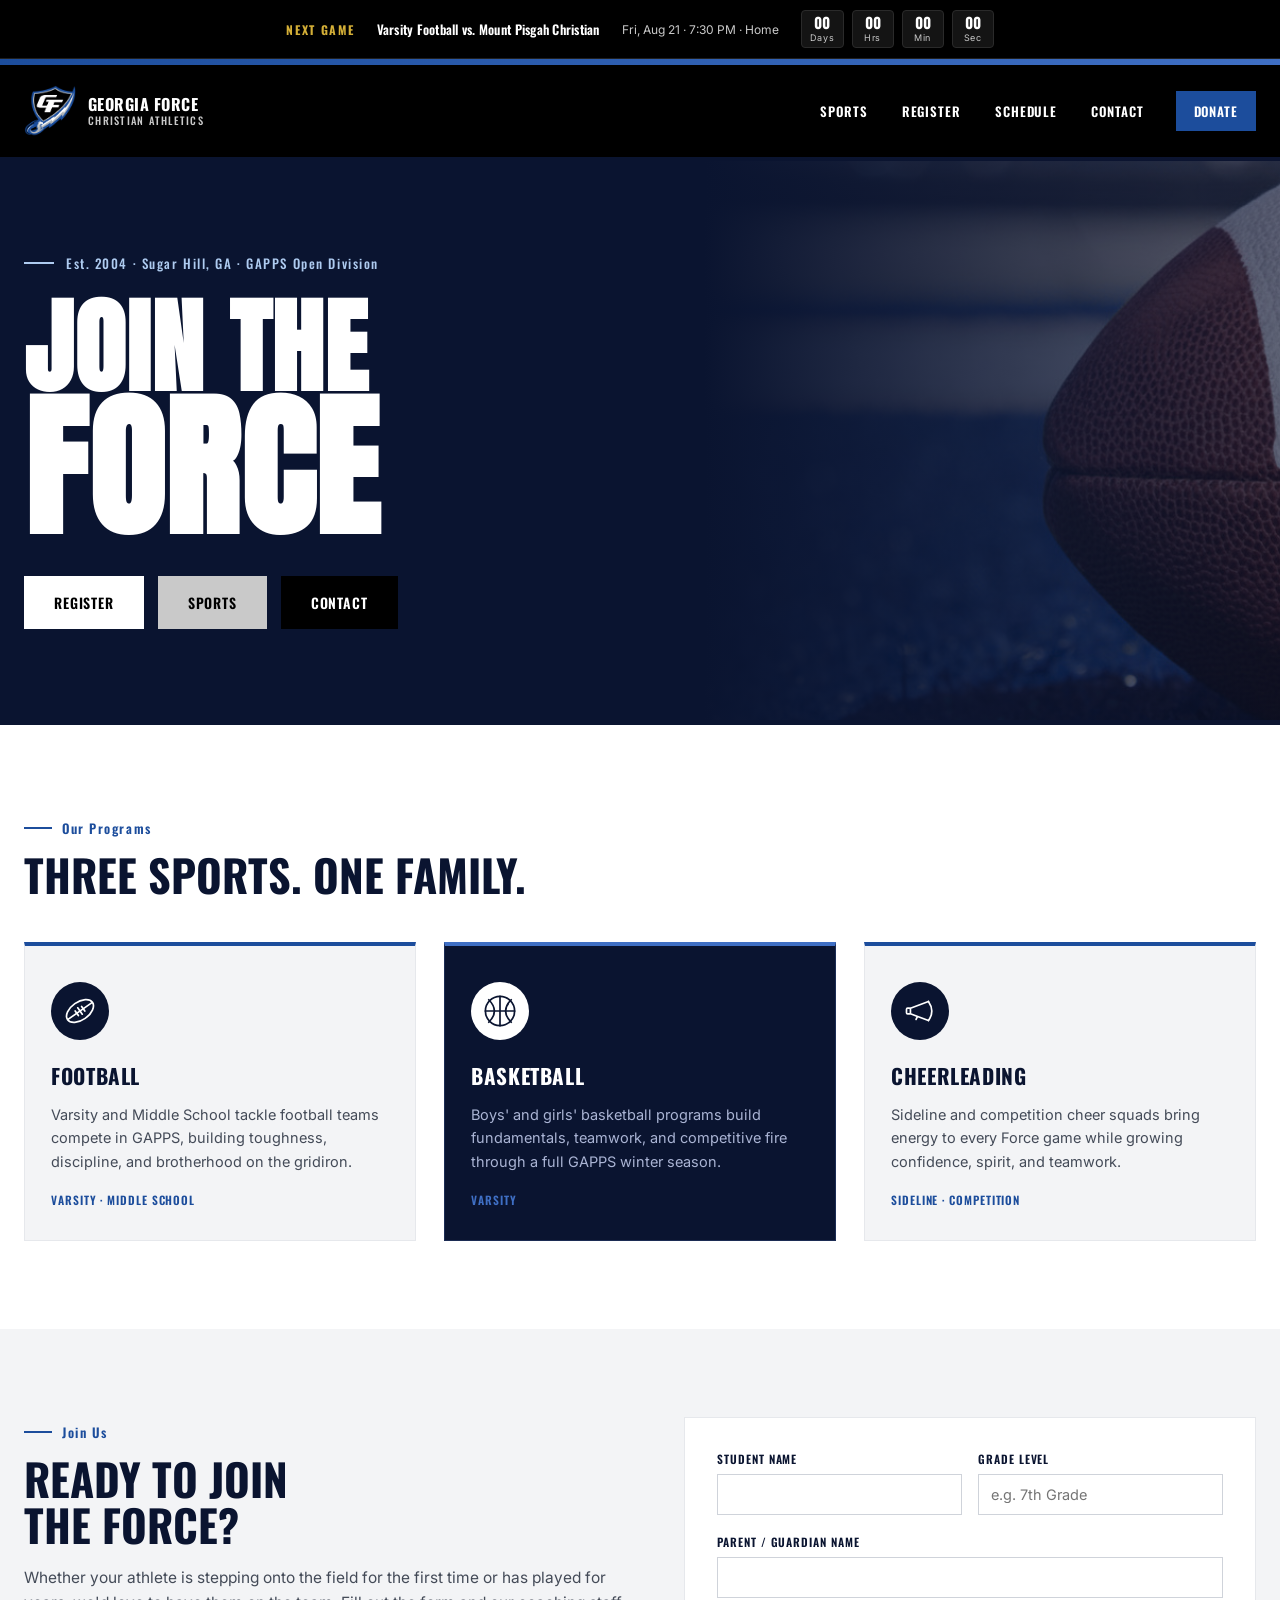
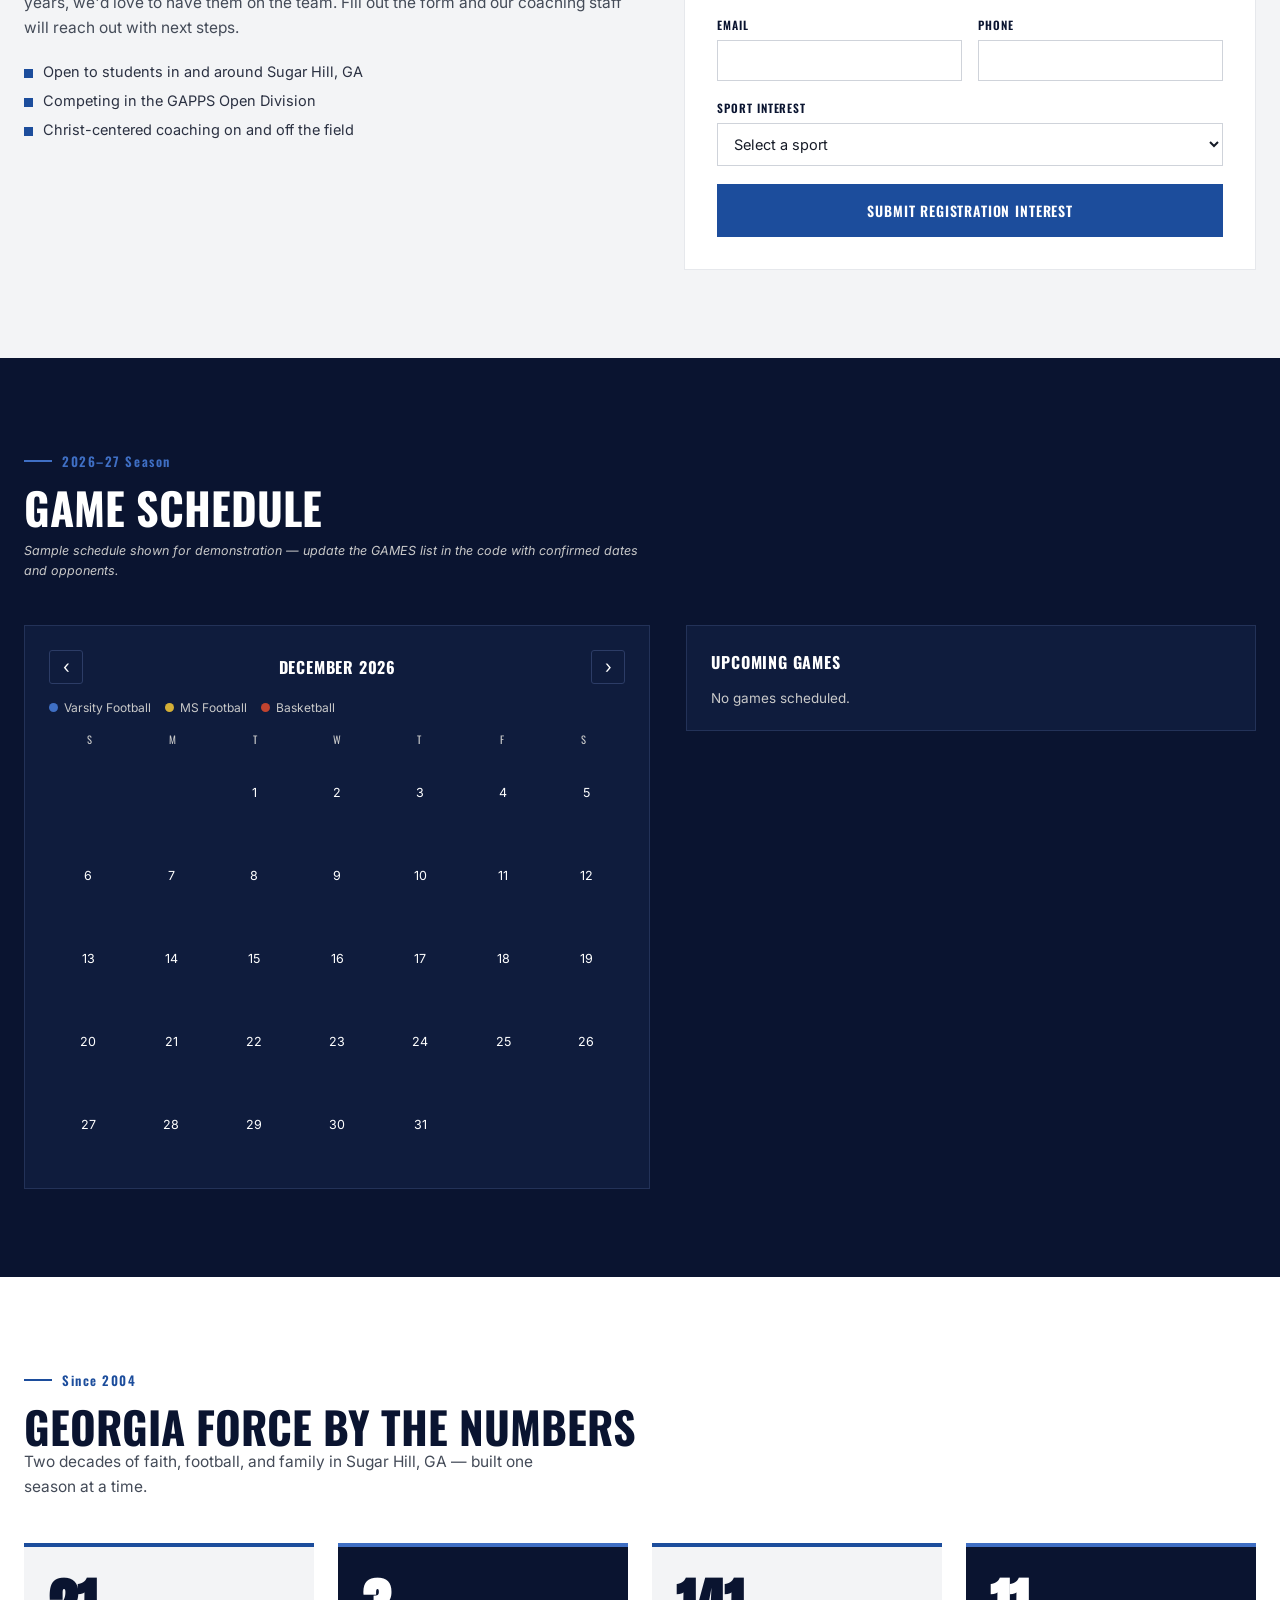
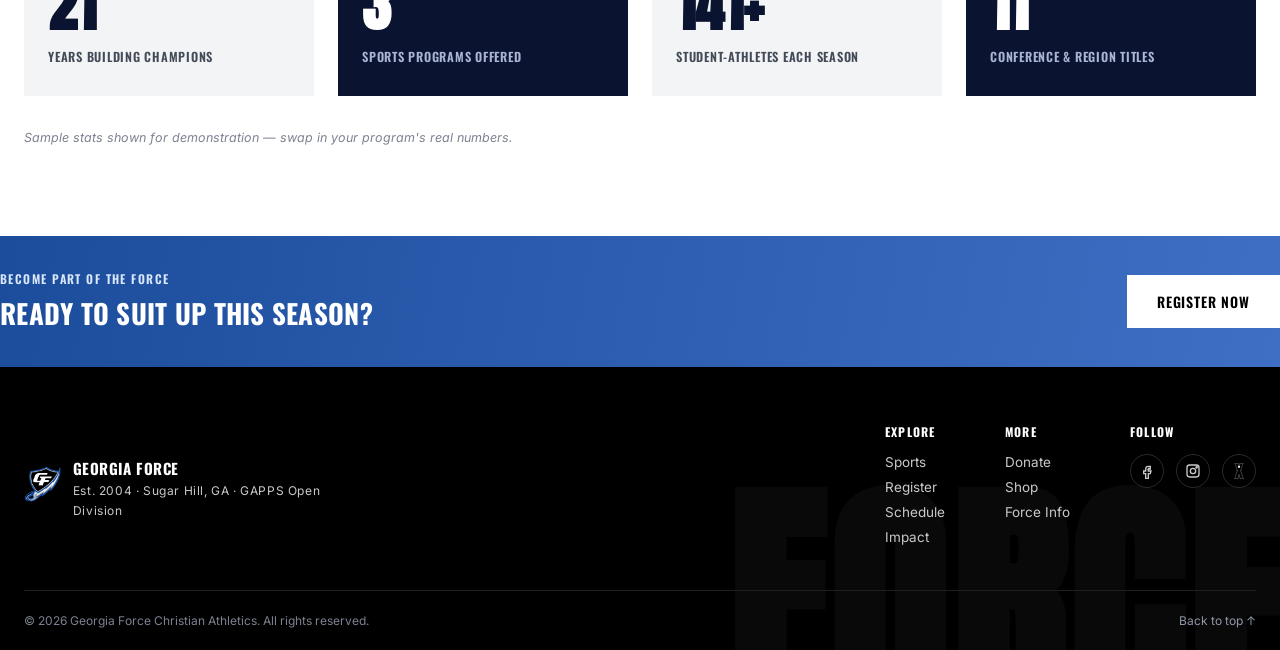
==== index.html @ 01a621d5 "updating submit" ====
<!DOCTYPE html>
<html lang="en">
<head>
<meta charset="UTF-8">
<meta name="viewport" content="width=device-width, initial-scale=1.0">
<title>Home - Georgia Force Christian Athletics</title>
<link rel="icon" type="png" href="./images/Georgia Force Logo.png">
<link rel="preconnect" href="https://fonts.googleapis.com">
<link rel="preconnect" href="https://fonts.gstatic.com" crossorigin>
<link href="https://fonts.googleapis.com/css2?family=Anton&family=Oswald:wght@400;500;600;700&family=Inter:wght@400;500;600;700&display=swap" rel="stylesheet">
<link rel="stylesheet" href="./styles.css">
</head>
<body id="top">

<!-- ============ GAME COUNTDOWN (above all header elements) ============ -->
<div class="countdown-bar">
  <div class="countdown-inner">
    <span class="countdown-label">NEXT GAME</span>
    <span class="countdown-game">Varsity Football vs. Mount Pisgah Christian</span>
    <span class="countdown-meta">Fri, Aug 21 · 7:30 PM · Home</span>
    <div class="countdown-timer" id="countdownTimer" aria-live="polite">
      <div class="t-unit"><span id="cd-days">00</span><small>Days</small></div>
      <div class="t-unit"><span id="cd-hours">00</span><small>Hrs</small></div>
      <div class="t-unit"><span id="cd-mins">00</span><small>Min</small></div>
      <div class="t-unit"><span id="cd-secs">00</span><small>Sec</small></div>
    </div>
  </div>
</div>

<!-- ============ HEADER ============ -->
<header class="site-header">
  <div class="topstripe"></div>
  <nav class="navbar">
    <div class="wrap">
      <a href="./index.html" class="brand">
        <img class="brand-logo" src="./images/Georgia Force Logo.png">
        <span class="brand-text"><strong>GEORGIA FORCE</strong><small>CHRISTIAN ATHLETICS</small></span>
      </a>
      <button class="nav-toggle" id="navToggle" aria-label="Toggle menu" aria-expanded="false">
        <span></span><span></span><span></span>
      </button>
      <ul class="nav-links" id="navLinks">
        <li><a href="#sports">SPORTS</a></li>
        <li><a href="#register">REGISTER</a></li>
        <li><a href="#schedule">SCHEDULE</a></li>
        <li><a href="./contact">CONTACT</a></li>
        <li><a href="./donate" class="donate-btn">DONATE</a></li>
      </ul>
    </div>
  </nav>
</header>
<!-- ============ HERO ============ -->
<section class="hero" id="hero" aria-label="Join the Force">
  <div class="hero-photo"></div>
  <div class="wrap hero-content">
    <span class="hero-eyebrow">Est. 2004 &middot; Sugar Hill, GA &middot; GAPPS Open Division</span>
    <h1 class="hero-title">Join The<br><span class="hero-title-Force">Force</span></h1>
    <div class="hero-buttons">
      <a href="#register" class="btn btn-white">Register</a>
      <a href="#sports" class="btn btn-gray">Sports</a>
      <a href="./contact" class="btn btn-dark">Contact</a>
    </div>
  </div>
</section>

<!-- ============ SPORTS OVERVIEW ============ -->
<section class="sports" id="sports">
  <div class="wrap">
    <div class="section-head">
      <span class="eyebrow">Our Programs</span>
      <h2>Three Sports. One Family.</h2>
    </div>
    <div class="sports-grid">
      <!-- ============ FOOTBALL ============ -->
      <a href="./football">
        <article class="sport-card">
          <div class="sport-icon">
            <svg viewBox="0 0 64 64" fill="none" stroke="currentColor" stroke-width="3" stroke-linecap="round">
              <g transform="rotate(-35 32 32)">
                <ellipse cx="32" cy="32" rx="27" ry="16"></ellipse>
                <line x1="6" y1="32" x2="58" y2="32"></line>
                <line x1="25" y1="27" x2="25" y2="37"></line>
                <line x1="32" y1="25" x2="32" y2="39"></line>
                <line x1="39" y1="27" x2="39" y2="37"></line>
              </g>
            </svg>
          </div>
          <h3>Football</h3>
          <p>Varsity and Middle School tackle football teams compete in GAPPS, building toughness, discipline, and brotherhood on the gridiron.</p>
          <div class="sport-meta">Varsity · Middle School</div>
        </article>
      </a>
      <!-- ============ BASKETBALL ============ -->
      <a href="./basketball"> 
        <article class="sport-card dark">
            <div class="sport-icon">
              <svg viewBox="0 0 64 64" fill="none" stroke="currentColor" stroke-width="3" stroke-linecap="round">
                <circle cx="32" cy="32" r="26"></circle>
                <line x1="6" y1="32" x2="58" y2="32"></line>
                <line x1="32" y1="6" x2="32" y2="58"></line>
                <path d="M12 12 Q32 32 12 52"></path>
                <path d="M52 12 Q32 32 52 52"></path>
              </svg>
            </div>
            <h3>Basketball</h3>
            <p>Boys' and girls' basketball programs build fundamentals, teamwork, and competitive fire through a full GAPPS winter season.</p>
            <div class="sport-meta">Varsity</div>
          </article>
        </a>
      <!-- ============ CHEERLEADING ============ -->
      <a href="./cheerleading">
        <article class="sport-card">
          <div class="sport-icon">
            <svg viewBox="0 0 64 64" fill="none" stroke="currentColor" stroke-width="3" stroke-linecap="round" stroke-linejoin="round">
              <rect x="8" y="27" width="7" height="10" rx="2"/>
              <line x1="15" y1="27" x2="47" y2="15"/>
              <line x1="15" y1="37" x2="47" y2="49"/>
              <path d="M47 15 Q59 32 47 49"/>
              <line x1="27" y1="43" x2="25" y2="47"/>
            </svg>
          </div>
          <h3>Cheerleading</h3>
          <p>Sideline and competition cheer squads bring energy to every Force game while growing confidence, spirit, and teamwork.</p>
          <div class="sport-meta">Sideline · Competition</div>
        </article>
      </a>
    </div>
  </div>
</section>

<!-- ============ REGISTER ============ -->
<section class="register" id="register">
  <div class="wrap register-grid">
    <div class="register-copy">
      <span class="eyebrow">Join Us</span>
      <h2>Ready To Join<br>The Force?</h2>
      <p>Whether your athlete is stepping onto the field for the first time or has played for years, we'd love to have them on the team. Fill out the form and our coaching staff will reach out with next steps.</p>
      <ul class="register-points">
        <li>Open to students in and around Sugar Hill, GA</li>
        <li>Competing in the GAPPS Open Division</li>
        <li>Christ-centered coaching on and off the field</li>
      </ul>
    </div>
    <form class="register-form" id="registerForm" netlify>
      <div class="field-row">
        <div class="field">
          <label for="reg-student">Student Name</label>
          <input id="reg-student" name="student" type="text" required />
        </div>
        <div class="field">
          <label for="reg-grade">Grade Level</label>
          <input id="reg-grade" name="grade" type="text" placeholder="e.g. 7th Grade" required />
        </div>
      </div>
      <div class="field">
        <label for="reg-parent">Parent / Guardian Name</label>
        <input id="reg-parent" name="parent" type="text" required />
      </div>
      <div class="field-row">
        <div class="field">
          <label for="reg-email">Email</label>
          <input id="reg-email" name="email" type="email" required />
        </div>
        <div class="field">
          <label for="reg-phone">Phone</label>
          <input id="reg-phone" name="phone" type="tel" required />
        </div>
      </div>
      <div class="field">
        <label for="reg-sport">Sport Interest</label>
        <select id="reg-sport" name="sport" required>
          <option value="" disabled selected>Select a sport</option>
          <option>Football — Varsity</option>
          <option>Football — Middle School</option>
          <option>Basketball</option>
          <option>Cheerleading</option>
        </select>
      </div>
      <input type="submit" class="btn btn-primary form-submit" value="Submit Registration Interest" />
      <p class="form-note" id="registerNote" hidden>Thanks! Your registration interest has been recorded. Our staff will follow up by email or phone shortly.</p>
    </form>
  </div>
</section>

<!-- ============ SCHEDULE + CALENDAR ============ -->
<section class="schedule" id="schedule">
  <div class="wrap">
    <div class="section-head light">
      <span class="eyebrow">2026–27 Season</span>
      <h2>Game Schedule</h2>
      <p class="sample-note">Sample schedule shown for demonstration — update the GAMES list in the code with confirmed dates and opponents.</p>
    </div>
    <div class="schedule-grid">
      <div class="calendar" id="calendar">
        <div class="cal-head">
          <button id="calPrev" aria-label="Previous month" type="button">‹</button>
          <h3 id="calMonthLabel"></h3>
          <button id="calNext" aria-label="Next month" type="button">›</button>
        </div>
        <div class="cal-legend">
          <span><i class="dot dot-vf"></i> Varsity Football</span>
          <span><i class="dot dot-msf"></i> MS Football</span>
          <span><i class="dot dot-bb"></i> Basketball</span>
        </div>
        <div class="cal-weekdays">
          <span>S</span><span>M</span><span>T</span><span>W</span><span>T</span><span>F</span><span>S</span>
        </div>
        <div class="cal-grid" id="calGrid"></div>
      </div>
      <div class="schedule-list">
        <h3>Upcoming Games</h3>
        <ul id="upcomingList"></ul>
      </div>
    </div>
  </div>
</section>

<!-- ============ IMPACT / BY THE NUMBERS ============ -->
<section class="impact" id="impact">
  <div class="wrap">
    <div class="section-head">
      <span class="eyebrow">Since 2004</span>
      <h2>Georgia Force By The Numbers</h2>
      <p style="color:#444b58;font-size:15.5px;max-width:560px;">Two decades of faith, football, and family in Sugar Hill, GA — built one season at a time.</p>
    </div>
    <div class="impact-grid">
      <div class="impact-stat" data-count="22">
        <div class="impact-number"><span class="count-up">0</span></div>
        <div class="impact-label">Years Building Champions</div>
      </div>
      <div class="impact-stat dark" data-count="3">
        <div class="impact-number"><span class="count-up">0</span></div>
        <div class="impact-label">Sports Programs Offered</div>
      </div>
      <div class="impact-stat" data-count="150">
        <div class="impact-number"><span class="count-up">0</span>+</div>
        <div class="impact-label">Student-Athletes Each Season</div>
      </div>
      <div class="impact-stat dark" data-count="12">
        <div class="impact-number"><span class="count-up">0</span></div>
        <div class="impact-label">Conference &amp; Region Titles</div>
      </div>
    </div>
    <p class="impact-note">Sample stats shown for demonstration — swap in your program's real numbers.</p>
  </div>
</section>

<!-- ============ FOOTER ============ -->
<footer class="site-footer">
  <div class="footer-cta">
    <div class="wrap footer-cta-inner">
      <div>
        <span class="footer-cta-eyebrow">Become Part of the Force</span>
        <h3>Ready to suit up this season?</h3>
      </div>
      <a href="#register" class="btn btn-white">Register Now</a>
    </div>
  </div>
  <div class="footer-main">
    <span class="footer-watermark" aria-hidden="true">FORCE</span>
    <div class="wrap">
      <div class="footer-top">
        <div class="footer-brand">
          <a href="./index.html"><img src="./images/Georgia Force Logo.png"></a>
          <div>
            <strong>GEORGIA FORCE</strong>
            <span>Est. 2004 &middot; Sugar Hill, GA &middot; GAPPS Open Division</span>
          </div>
        </div>
        <div class="footer-cols">
          <div class="footer-col">
            <h4>EXPLORE</h4>
            <ul>
              <li><a href="#sports">Sports</a></li>
              <li><a href="#register">Register</a></li>
              <li><a href="#schedule">Schedule</a></li>
              <li><a href="#impact">Impact</a></li>
            </ul>
          </div>
          <div class="footer-col">
            <h4>MORE</h4>
            <ul>
              <li><a href="#">Donate</a></li>
              <li><a href="#">Shop</a></li>
              <li><a href="#">Force Info</a></li>
            </ul>
          </div>
          <div class="footer-col">
            <h4>FOLLOW</h4>
            <div class="footer-social">
              <a href="https://www.facebook.com/georgiaforcechristian" aria-label="Facebook"><svg viewBox="0 0 24 24" fill="none" stroke="currentColor" stroke-width="2"><path d="M14 9h3V5h-3a4 4 0 0 0-4 4v3H7v4h3v7h4v-7h3l1-4h-4V9a1 1 0 0 1 1-1Z"/></svg></a>
              <a href="https://www.instagram.com/georgiaforcechristian/" aria-label="Instagram"><svg viewBox="0 0 24 24" fill="none" stroke="currentColor" stroke-width="2"><rect x="3" y="3" width="18" height="18" rx="4"/><circle cx="12" cy="12" r="4"/><circle cx="17.5" cy="6.5" r="1"/></svg></a>
              <a href="#" aria-label="YouTube">
                <svg viewBox="0 0 56 100" fill="none" stroke="white" stroke-width="1.5" stroke-linecap="round">
                  <line x1="3" y1="1" x2="21" y2="1"/>
                  <line x1="35" y1="1" x2="53" y2="1"/>
                  <line x1="3" y1="1" x2="17" y2="48"/>
                  <line x1="53" y1="1" x2="39" y2="48"/>
                  <line x1="17" y1="48" x2="1" y2="99"/>
                  <line x1="39" y1="48" x2="55" y2="99"/>
                  <line x1="1" y1="99" x2="20" y2="99"/>
                  <line x1="36" y1="99" x2="55" y2="99"/>
                  <line x1="21" y1="1" x2="26" y2="17"/>
                  <line x1="35" y1="1" x2="30" y2="17"/>
                  <circle cx="28" cy="24" r="7" fill="white" stroke="none"/>
                  <line x1="28" y1="74" x2="20" y2="99"/>
                  <line x1="28" y1="74" x2="36" y2="99"/>
                </svg>
              </a>
            </div>
          </div>
        </div>
      </div>
      <div class="footer-bottom">
        <span>&copy; 2026 Georgia Force Christian Athletics. All rights reserved.</span>
        <a href="#top" class="back-to-top">Back to top &uarr;</a>
      </div>
    </div>
  </div>
</footer>

<script src="script.js"></script>
</body>
</html>
---- styles.css ----
:root{
    --black:#000000;
    --navy-deep:#0a1430;
    --navy:#13234d;
    --blue:#1c4d9c;
    --blue-light:#3f6fc4;
    --gold:#d4af37;
    --orange:#c1432f;
    --gray:#c9c9c9;
    --gray-light:#f3f4f6;
    --ink:#161b27;
    --white:#ffffff;
    --max:1280px;
  }
  *,*::before,*::after{box-sizing:border-box;}
  html{scroll-behavior:smooth;}
  body{margin:0;font-family:'Inter',sans-serif;color:var(--ink);background:var(--white);}
  h1,h2,h3,h4{margin:0;font-family:'Oswald',sans-serif;text-transform:uppercase;}
  p{margin:0;line-height:1.6;}
  ul{margin:0;padding:0;list-style:none;}
  a{color:inherit;text-decoration:none;}
  img{max-width:100%;display:block;}
  button{font-family:inherit;cursor:pointer;}
  .wrap{max-width:var(--max);margin:0 auto;padding:0 24px;}
  .eyebrow{display:inline-flex;align-items:center;gap:10px;font-family:'Oswald',sans-serif;font-size:13px;font-weight:600;letter-spacing:.12em;color:var(--blue);margin-bottom:14px;}
  .eyebrow::before{content:"";width:28px;height:2px;background:var(--blue);display:inline-block;}
  .section-head{max-width:640px;margin:0 0 44px;}
  .section-head h2{font-size:clamp(30px,4vw,44px);line-height:1.05;color:var(--navy-deep);}
  .section-head.light .eyebrow{color:var(--blue-light);}
  .section-head.light .eyebrow::before{background:var(--blue-light);}
  .section-head.light h2{color:var(--white);}
  .btn{display:inline-flex;align-items:center;justify-content:center;font-family:'Oswald',sans-serif;font-weight:600;letter-spacing:.06em;font-size:14px;text-transform:uppercase;padding:14px 28px;border:2px solid transparent;transition:transform .15s ease, background .2s ease, color .2s ease, border-color .2s ease;}
  .btn:active{transform:translateY(1px);}
  .btn-primary{background:var(--blue);color:var(--white);}
  .btn-primary:hover{background:var(--blue-light);}
  .btn-dark{background:var(--black);color:var(--white);border-color:var(--black);}
  .btn-dark:hover{background:var(--navy-deep);}
  .btn-outline{background:transparent;color:var(--navy-deep);border-color:var(--navy-deep);}
  .btn-outline:hover{background:var(--navy-deep);color:var(--white);}

  /* ===== Countdown bar ===== */
  .countdown-bar{background:var(--black);color:var(--white);border-bottom:1px solid #1f1f1f;}
  .countdown-inner{max-width:var(--max);margin:0 auto;padding:10px 24px;display:flex;flex-wrap:wrap;align-items:center;gap:10px 22px;justify-content:center;text-align:center;}
  .countdown-label{font-family:'Oswald',sans-serif;font-weight:700;font-size:12px;letter-spacing:.14em;color:var(--gold);}
  .countdown-game{font-family:'Oswald',sans-serif;font-weight:600;font-size:13px;letter-spacing:.02em;}
  .countdown-meta{font-size:12px;color:var(--gray);}
  .countdown-timer{display:flex;gap:8px;}
  .t-unit{display:flex;flex-direction:column;align-items:center;background:#141414;border:1px solid #2a2a2a;border-radius:4px;padding:4px 8px;min-width:42px;}
  .t-unit span{font-family:'Oswald',sans-serif;font-weight:700;font-size:15px;line-height:1;color:var(--white);}
  .t-unit small{font-size:9px;letter-spacing:.08em;color:var(--gray);margin-top:2px;}

  /* ===== Header ===== */
  .site-header{position:sticky;top:0;z-index:50;}
  .topstripe{height:6px;background:linear-gradient(90deg,var(--blue) 0%,var(--blue-light) 100%);}
  .navbar{background:var(--black);}
  .navbar .wrap{display:flex;align-items:center;justify-content:space-between;padding-top:20px;padding-bottom:20px;gap:20px;}
  .brand{display:flex;align-items:center;gap:12px;}
  .brand-logo{width:52px;height:52px;border-radius:4px;flex:none;}
  .brand-text{display:flex;flex-direction:column;line-height:1.2;}
  .brand-text strong{font-family:'Oswald',sans-serif;font-weight:700;font-size:16px;letter-spacing:.03em;color:var(--white);}
  .brand-text small{font-family:'Oswald',sans-serif;font-weight:500;font-size:10.5px;letter-spacing:.12em;color:var(--gray);}
  .nav-links{display:flex;align-items:center;gap:30px;}
  .nav-links a{font-family:'Oswald',sans-serif;font-weight:600;font-size:13px;letter-spacing:.07em;color:var(--white);padding:6px 2px;border-bottom:2px solid transparent;transition:border-color .2s, color .2s;}
  .nav-links a:hover{color:var(--blue-light);border-color:var(--blue-light);}
  .nav-links a.donate-btn{background:var(--blue);color:var(--white);padding:10px 18px;border:none;}
  .nav-links a.donate-btn:hover{background:var(--blue-light);color:var(--white);}
  .nav-toggle{display:none;flex-direction:column;gap:5px;background:transparent;border:none;padding:6px;}
  .nav-toggle span{width:26px;height:2px;background:var(--white);display:block;}

  /* ===== Hero ===== */
  .hero{position:relative;overflow:hidden;background:var(--navy-deep);min-height:560px;display:flex;align-items:center;}
  .hero-photo{position:absolute;top:0;right:0;bottom:0;width:50%;overflow:hidden;}
  .hero-photo::after{content:'';position:absolute;inset:0;background:url('./images/Hero\ Image.png') -410px center no-repeat;}
  .hero-photo::before{content:'';position:absolute;inset:0;z-index:1;background:linear-gradient(90deg, var(--navy-deep) 0%, var(--navy-deep) 10%, rgba(13,20,48,.65) 100%, rgba(13,20,48,.22) 100%, rgba(13,20,48,0) 100%);}
  .hero-content{position:relative;z-index:2;padding-top:96px;padding-bottom:96px;width:100%;}
  .hero-eyebrow{display:flex;align-items:center;gap:12px;font-family:'Oswald',sans-serif;font-size:13px;font-weight:500;letter-spacing:.12em;color:#aecbf0;margin-bottom:22px;}
  .hero-eyebrow::before{content:"";width:30px;height:2px;background:#aecbf0;display:inline-block;}
  .hero-title{font-family:'Anton','Arial Narrow Bold',sans-serif;font-weight:700;font-size:clamp(52px,11.5vw,104px);line-height:1.0;color:var(--white);letter-spacing:.01em;margin:0 0 34px;text-transform:uppercase;}
  .hero-title-Force{font-family:'Anton','Arial Narrow Bold',sans-serif;font-weight:700;font-size:clamp(52px,19.0vw,155px);line-height:.9;color:var(--white);letter-spacing:.01em;margin:0 0 34px;text-transform:uppercase;}
  .hero-buttons{display:flex;flex-wrap:wrap;gap:14px;}
  .btn-white{background:var(--white);color:var(--black);}
  .btn-white:hover{background:var(--gray);}
  .btn-gray{background:var(--gray);color:var(--black);}
  .btn-gray:hover{background:#b3b8c2;}

  /* ===== Sports block ===== */
  .sports{padding:88px 0;background:var(--white);}
  .sports-grid{display:grid;grid-template-columns:repeat(3,1fr);gap:28px;}
  .sport-card{position:relative;padding:36px 26px 32px;border:1px solid #e6e8ec;border-top:4px solid var(--blue);background:var(--gray-light);transition:transform .2s ease, box-shadow .2s ease;}
  .sport-card:hover{transform:translateY(-4px);box-shadow:0 16px 32px -16px rgba(13,27,62,.35);}
  .sport-card.dark{background:var(--navy-deep);border:1px solid #1c2c54;border-top:4px solid var(--blue-light);}
  .sport-icon{width:58px;height:58px;border-radius:50%;background:var(--navy-deep);color:var(--white);display:flex;align-items:center;justify-content:center;margin-bottom:20px;}
  .sport-icon svg{width:36px;height:36px;}
  .sport-card.dark .sport-icon{background:var(--white);color:var(--navy-deep);}
  .sport-card h3{font-size:21px;letter-spacing:.03em;color:var(--navy-deep);margin-bottom:12px;}
  .sport-card.dark h3{color:var(--white);}
  .sport-card p{font-size:14.5px;color:#444b58;}
  .sport-card.dark p{color:#aab4d4;}
  .sport-meta{margin-top:18px;font-family:'Oswald',sans-serif;font-size:11.5px;font-weight:600;letter-spacing:.08em;color:var(--blue);text-transform:uppercase;}
  .sport-card.dark .sport-meta{color:var(--blue-light);}

  /* ===== Register block ===== */
  .register{padding:88px 0;background:var(--gray-light);}
  .register-grid{display:grid;grid-template-columns:1.05fr 1fr;gap:60px;align-items:start;}
  .register-copy h2{font-size:clamp(30px,4vw,44px);color:var(--navy-deep);line-height:1.05;margin-bottom:18px;}
  .register-copy p{color:#444b58;font-size:15.5px;margin-bottom:22px;}
  .register-points li{display:flex;gap:10px;align-items:flex-start;font-size:14.5px;color:#2b3142;margin-bottom:12px;}
  .register-points li::before{content:"";width:9px;height:9px;background:var(--blue);margin-top:6px;flex:none;}
  .register-form{background:var(--white);border:1px solid #e6e8ec;padding:32px;}
  .field{margin-bottom:18px;}
  .field label{display:block;font-family:'Oswald',sans-serif;font-size:11.5px;font-weight:600;letter-spacing:.08em;color:var(--navy-deep);margin-bottom:7px;text-transform:uppercase;}
  .field input,.field select,.field textarea{width:100%;padding:11px 12px;border:1px solid #cfd3da;background:var(--white);font-family:'Inter',sans-serif;font-size:14.5px;color:var(--ink);}
  .field input:focus,.field select:focus,.field textarea:focus{outline:2px solid var(--blue);outline-offset:1px;border-color:var(--blue);}
  .field-row{display:grid;grid-template-columns:1fr 1fr;gap:16px;}
  .form-submit{width:100%;}
  .form-note{margin-top:14px;font-size:13.5px;color:var(--blue);font-weight:600;}

  /* ===== Schedule / calendar ===== */
  .schedule{padding:88px 0;background:var(--navy-deep);color:var(--white);}
  .sample-note{font-size:12.5px;color:var(--gray);margin-top:10px;font-style:italic;}
  .schedule-grid{display:grid;grid-template-columns:1.1fr 1fr;gap:36px;align-items:start;}
  .calendar{background:#0f1c3d;border:1px solid #233258;padding:24px;}
  .cal-head{display:flex;align-items:center;justify-content:space-between;margin-bottom:16px;}
  .cal-head button{background:transparent;border:1px solid #2c3c66;color:var(--white);width:34px;height:34px;font-size:18px;border-radius:3px;}
  .cal-head button:hover{background:#1b2c54;}
  .cal-head h3{font-size:16px;letter-spacing:.05em;}
  .cal-legend{display:flex;flex-wrap:wrap;gap:14px;margin-bottom:16px;font-size:12px;color:var(--gray);}
  .cal-legend span{display:inline-flex;align-items:center;gap:6px;}
  .dot{width:9px;height:9px;border-radius:50%;display:inline-block;}
  .dot-vf{background:var(--blue-light);}
  .dot-msf{background:var(--gold);}
  .dot-bb{background:var(--orange);}
  .cal-weekdays{display:grid;grid-template-columns:repeat(7,1fr);text-align:center;font-family:'Oswald',sans-serif;font-size:10.5px;letter-spacing:.06em;color:var(--gray);margin-bottom:6px;}
  .cal-grid{display:grid;grid-template-columns:repeat(7,1fr);gap:4px;}
  .cal-cell{aspect-ratio:1/1;display:flex;flex-direction:column;align-items:center;justify-content:center;font-size:12.5px;border-radius:3px;position:relative;background:transparent;border:none;color:var(--white);}
  .cal-cell.pad{visibility:hidden;}
  .cal-cell.has-game{background:#162a52;cursor:pointer;}
  .cal-cell.has-game:hover{background:#1e3666;}
  .cal-cell.selected{outline:2px solid var(--gold);}
  .cal-dots{display:flex;gap:2px;margin-top:3px;}
  .cal-dots .dot{width:5px;height:5px;}
  .schedule-list{background:#0f1c3d;border:1px solid #233258;padding:24px;}
  .schedule-list h3{font-size:16px;letter-spacing:.05em;margin-bottom:16px;}
  .game-item{display:flex;gap:14px;align-items:flex-start;padding:13px 0;border-bottom:1px solid #233258;}
  .game-item:last-child{border-bottom:none;}
  .game-tag{flex:none;width:10px;height:10px;border-radius:50%;margin-top:5px;}
  .game-info p{font-size:13px;color:var(--gray);margin-top:3px;}
  .game-info strong{font-family:'Oswald',sans-serif;font-size:14px;letter-spacing:.02em;}

  /* ===== Impact / By The Numbers ===== */
  .impact{padding:88px 0;background:var(--white);}
  .impact-grid{display:grid;grid-template-columns:repeat(4,1fr);gap:24px;}
  .impact-stat{padding:30px 24px;border-top:4px solid var(--blue);background:var(--gray-light);transition:transform .2s ease, box-shadow .2s ease;}
  .impact-stat:hover{transform:translateY(-4px);box-shadow:0 16px 32px -16px rgba(13,27,62,.35);}
  .impact-stat.dark{background:var(--navy-deep);border-top:4px solid var(--blue-light);}
  .impact-number{font-family:'Anton','Arial Narrow Bold',sans-serif;font-weight:700;font-size:clamp(38px,4.5vw,58px);line-height:1;color:var(--navy-deep);margin-bottom:12px;}
  .impact-stat.dark .impact-number{color:var(--white);}
  .impact-label{font-family:'Oswald',sans-serif;font-size:12.5px;font-weight:600;letter-spacing:.06em;text-transform:uppercase;color:#444b58;}
  .impact-stat.dark .impact-label{color:#aab4d4;}
  .impact-note{margin-top:32px;font-size:12.5px;color:#7d8190;font-style:italic;}

  /* ===== Footer ===== */
  .site-footer{background:var(--black);color:var(--gray);}
  .footer-cta{background:linear-gradient(100deg,var(--blue) 0%,var(--blue-light) 100%);}
  .footer-cta-inner{display:flex;flex-wrap:wrap;align-items:center;justify-content:space-between;gap:18px;padding:34px 0;}
  .footer-cta-eyebrow{display:block;font-family:'Oswald',sans-serif;font-size:12px;font-weight:600;letter-spacing:.12em;text-transform:uppercase;color:#dbe8fb;margin-bottom:6px;}
  .footer-cta h3{color:var(--white);font-size:clamp(20px,3vw,27px);letter-spacing:.01em;}
  .footer-main{position:relative;overflow:hidden;padding:56px 0 22px;}
  .footer-watermark{position:absolute;right:-10px;bottom:-72px;font-family:'Anton','Arial Narrow Bold',sans-serif;font-weight:700;font-size:240px;line-height:1;color:rgba(255,255,255,.035);letter-spacing:.02em;pointer-events:none;user-select:none;white-space:nowrap;z-index:0;}
  .footer-main .wrap{position:relative;z-index:1;}
  .back-to-top{display:inline-flex;align-items:center;gap:6px;color:#9098a8;transition:color .2s;}
  .back-to-top:hover{color:var(--blue-light);}
  .footer-top{display:flex;flex-wrap:wrap;justify-content:space-between;gap:40px;padding-bottom:36px;border-bottom:1px solid #1f1f1f;}
  .footer-brand{display:flex;gap:12px;align-items:center;max-width:300px;}
  .footer-brand a{width:44px;height:44px;border-radius:4px;}
  .footer-brand strong{display:block;font-family:'Oswald',sans-serif;color:var(--white);font-size:15px;letter-spacing:.03em;}
  .footer-brand span{font-size:12px;letter-spacing:.05em;color:var(--gray);}
  .footer-cols{display:flex;gap:60px;flex-wrap:wrap;}
  .footer-col h4{font-family:'Oswald',sans-serif;font-size:12px;letter-spacing:.1em;color:var(--white);margin-bottom:14px;}
  .footer-col li{margin-bottom:9px;font-size:13.5px;}
  .footer-col a:hover{color:var(--blue-light);}
  .footer-social{display:flex;gap:12px;margin-top:6px;}
  .footer-social a{width:34px;height:34px;border:1px solid #2a2a2a;border-radius:50%;display:flex;align-items:center;justify-content:center;}
  .footer-social a:hover{border-color:var(--blue-light);color:var(--blue-light);}
  .footer-social svg{width:16px;height:16px;}
  .footer-bottom{display:flex;flex-wrap:wrap;justify-content:space-between;gap:10px;padding-top:22px;font-size:12px;color:#7d8190;}

  /* ===== Responsive ===== */
  @media (max-width:860px){
    .sports-grid{grid-template-columns:1fr;}
    .register-grid,.schedule-grid{grid-template-columns:1fr;}
    .field-row{grid-template-columns:1fr;}
    .nav-links{position:absolute;top:100%;left:0;right:0;background:var(--black);flex-direction:column;align-items:flex-start;padding:18px 24px 24px;gap:16px;display:none;border-top:1px solid #1f1f1f;}
    .nav-links.open{display:flex;}
    .nav-links a.donate-btn{padding:10px 18px;}
    .nav-toggle{display:flex;}
    .hero{min-height:auto;}
    .hero-content{padding-top:64px;padding-bottom:64px;}
    .impact-grid{grid-template-columns:repeat(2,1fr);}
  }
  @media (max-width:520px){
    .countdown-timer{order:3;width:100%;justify-content:center;margin-top:4px;}
  }

  @media (prefers-reduced-motion: reduce){
    html{scroll-behavior:auto;}
    *{transition:none !important;}
  }

  :focus-visible{outline:3px solid var(--gold);outline-offset:2px;}
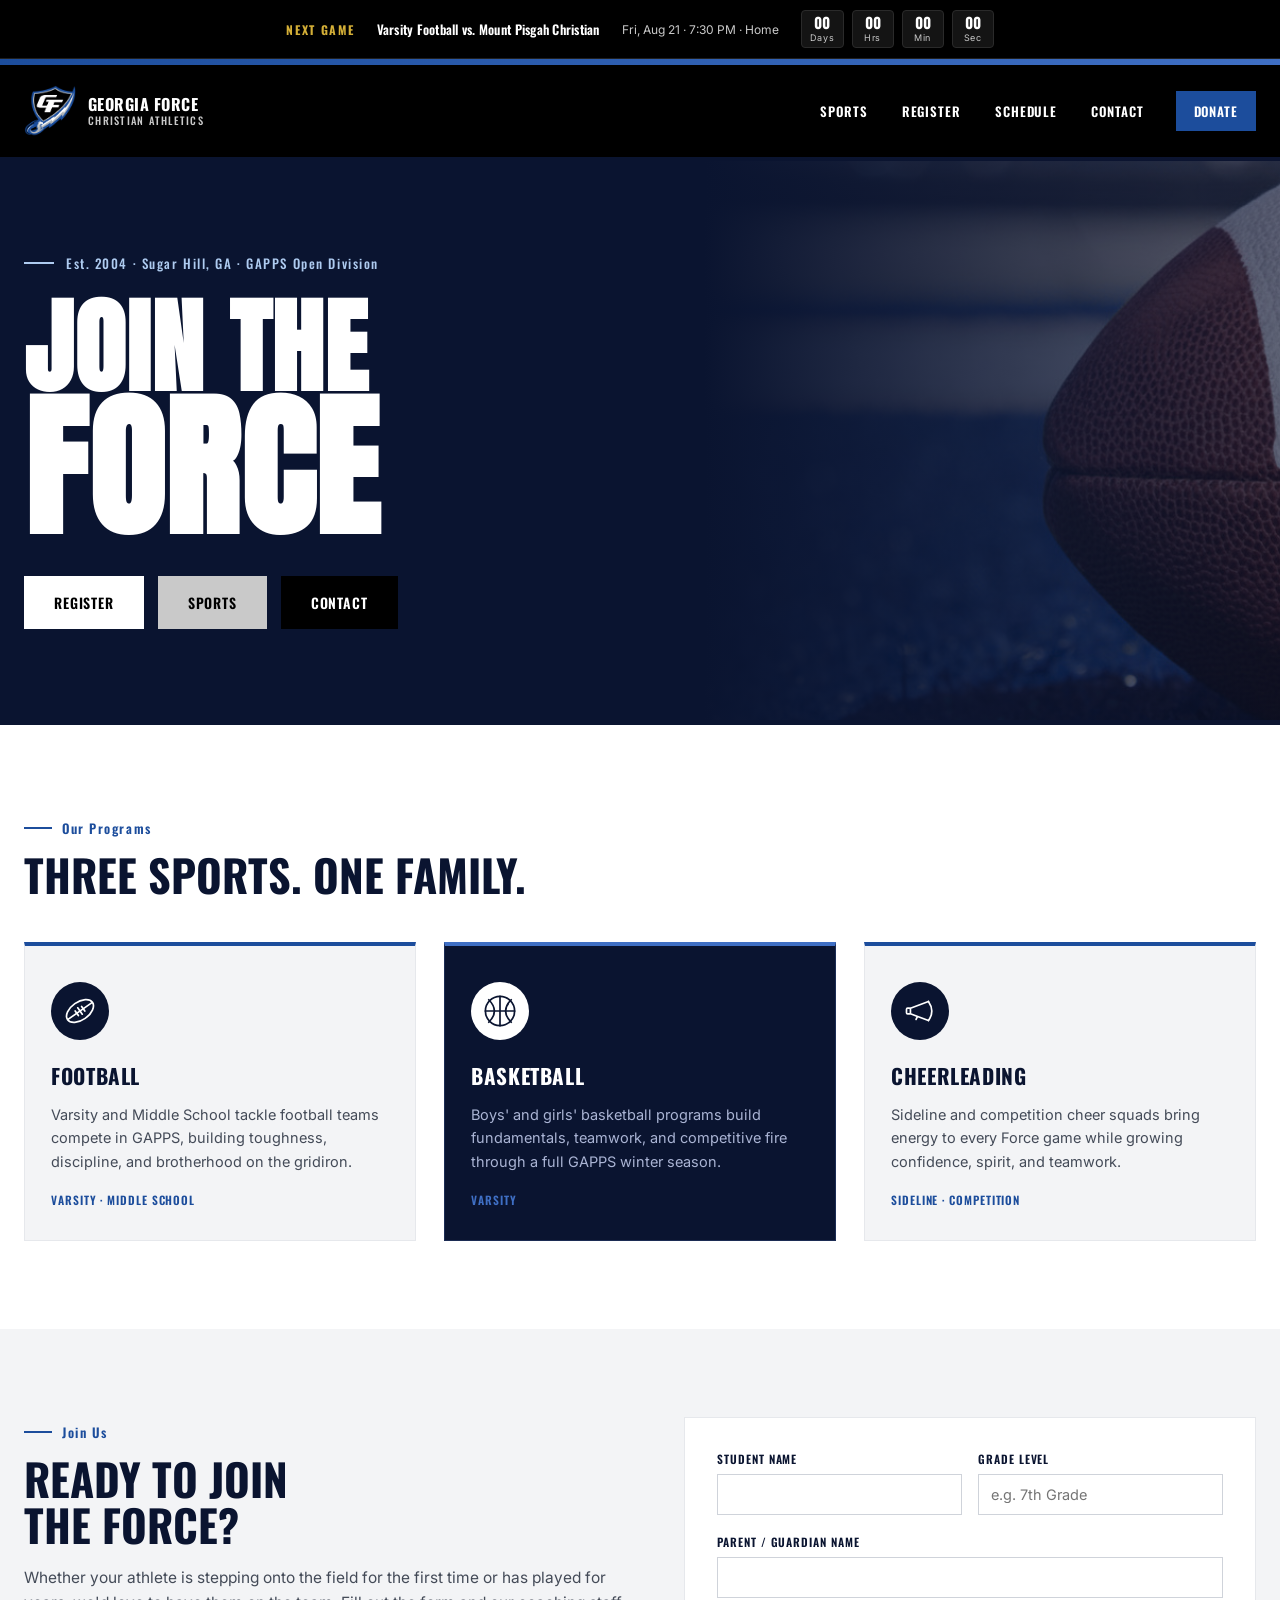
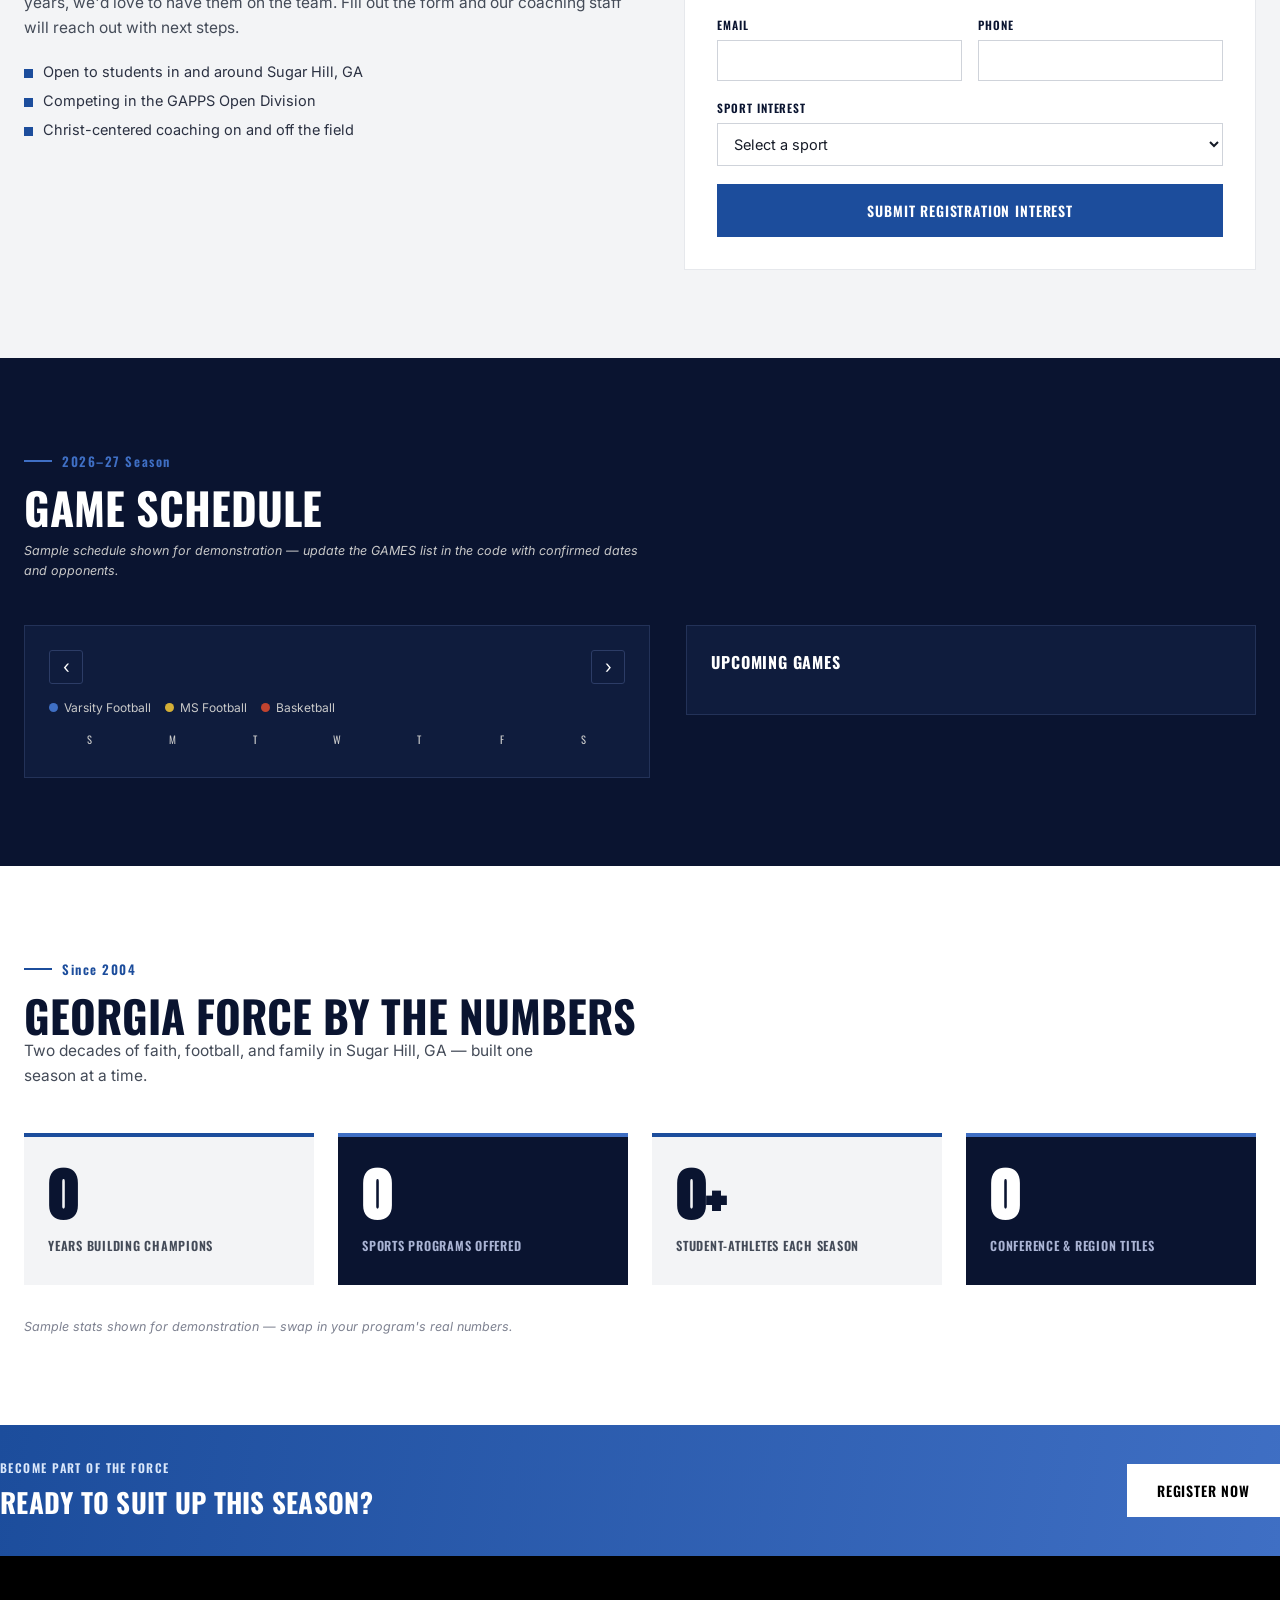
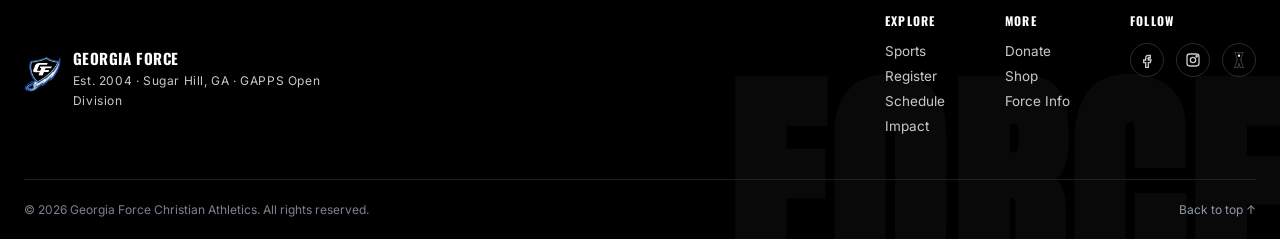
==== commit 70554886: "remove netlify attr" ====
--- a/index.html
+++ b/index.html
@@ -141,7 +141,7 @@
         <li>Christ-centered coaching on and off the field</li>
       </ul>
     </div>
-    <form class="register-form" id="registerForm" netlify>
+    <form class="register-form" id="registerForm">
       <div class="field-row">
         <div class="field">
           <label for="reg-student">Student Name</label>
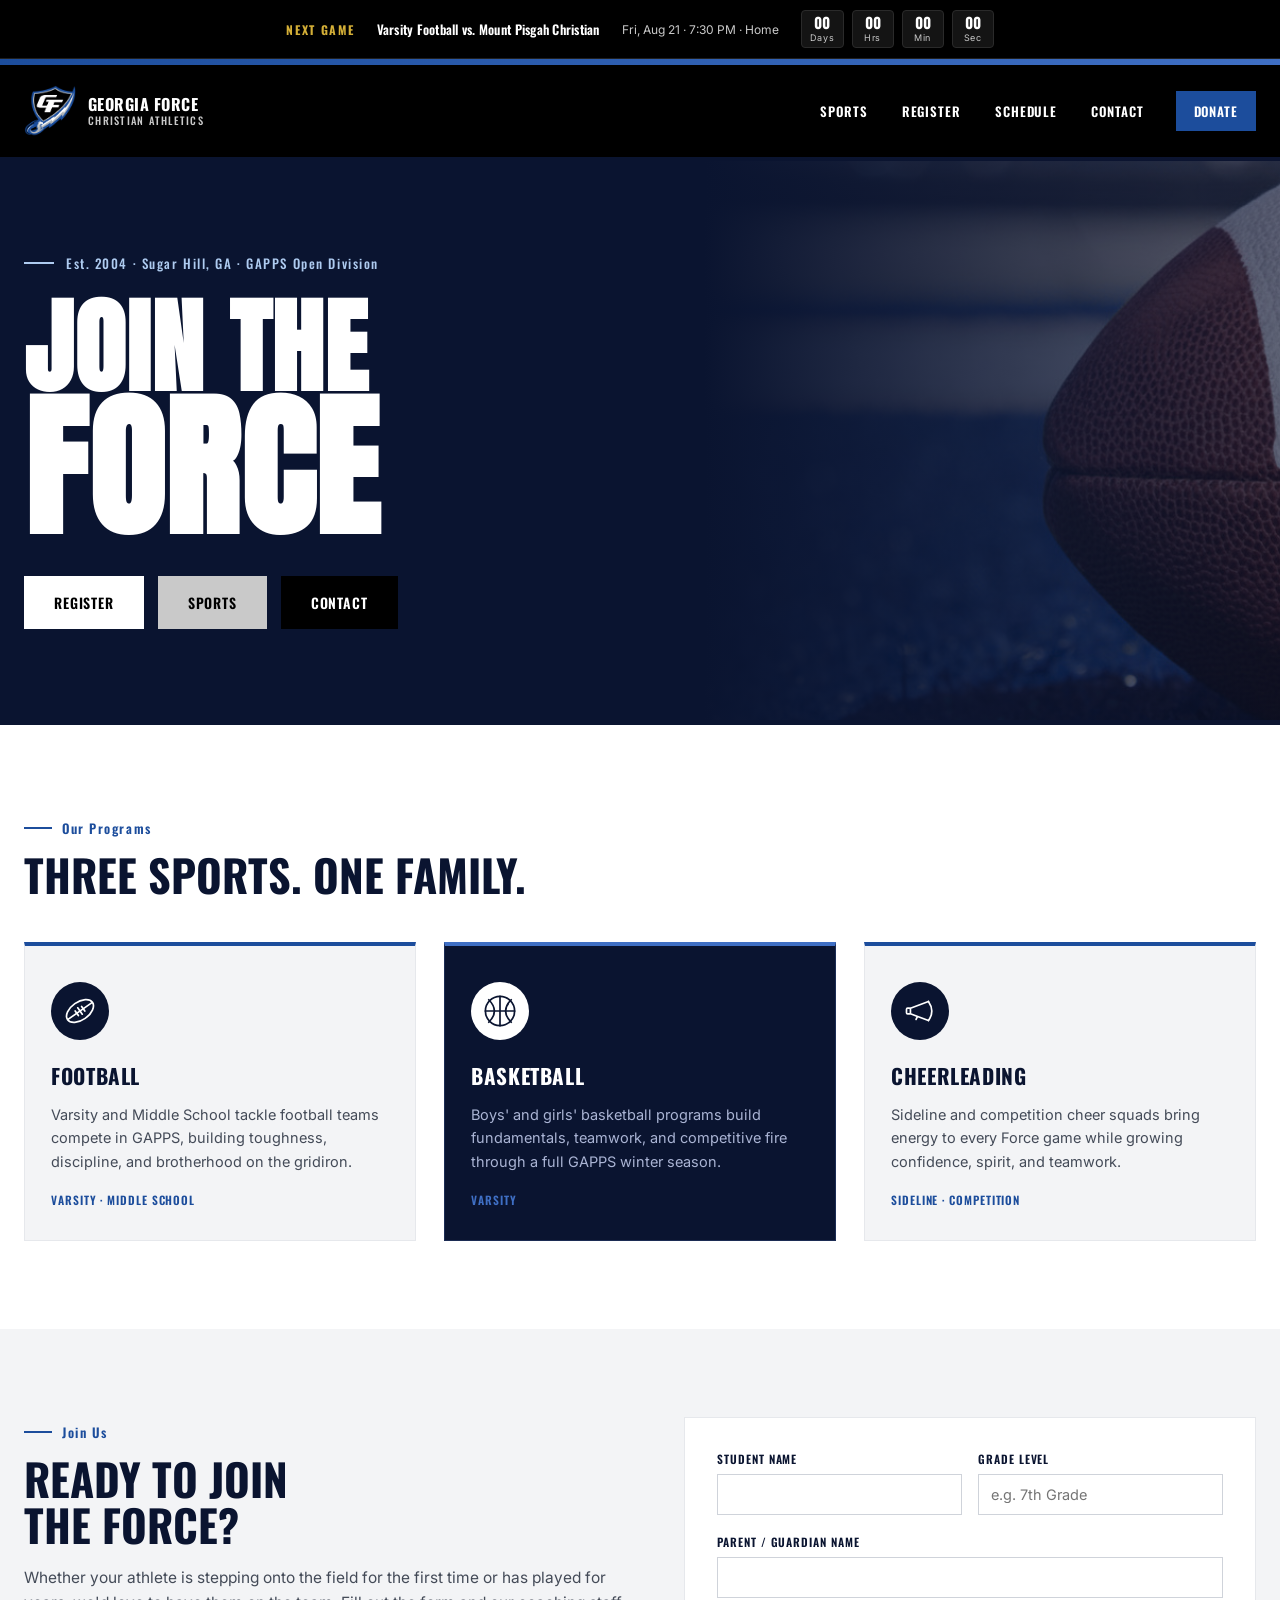
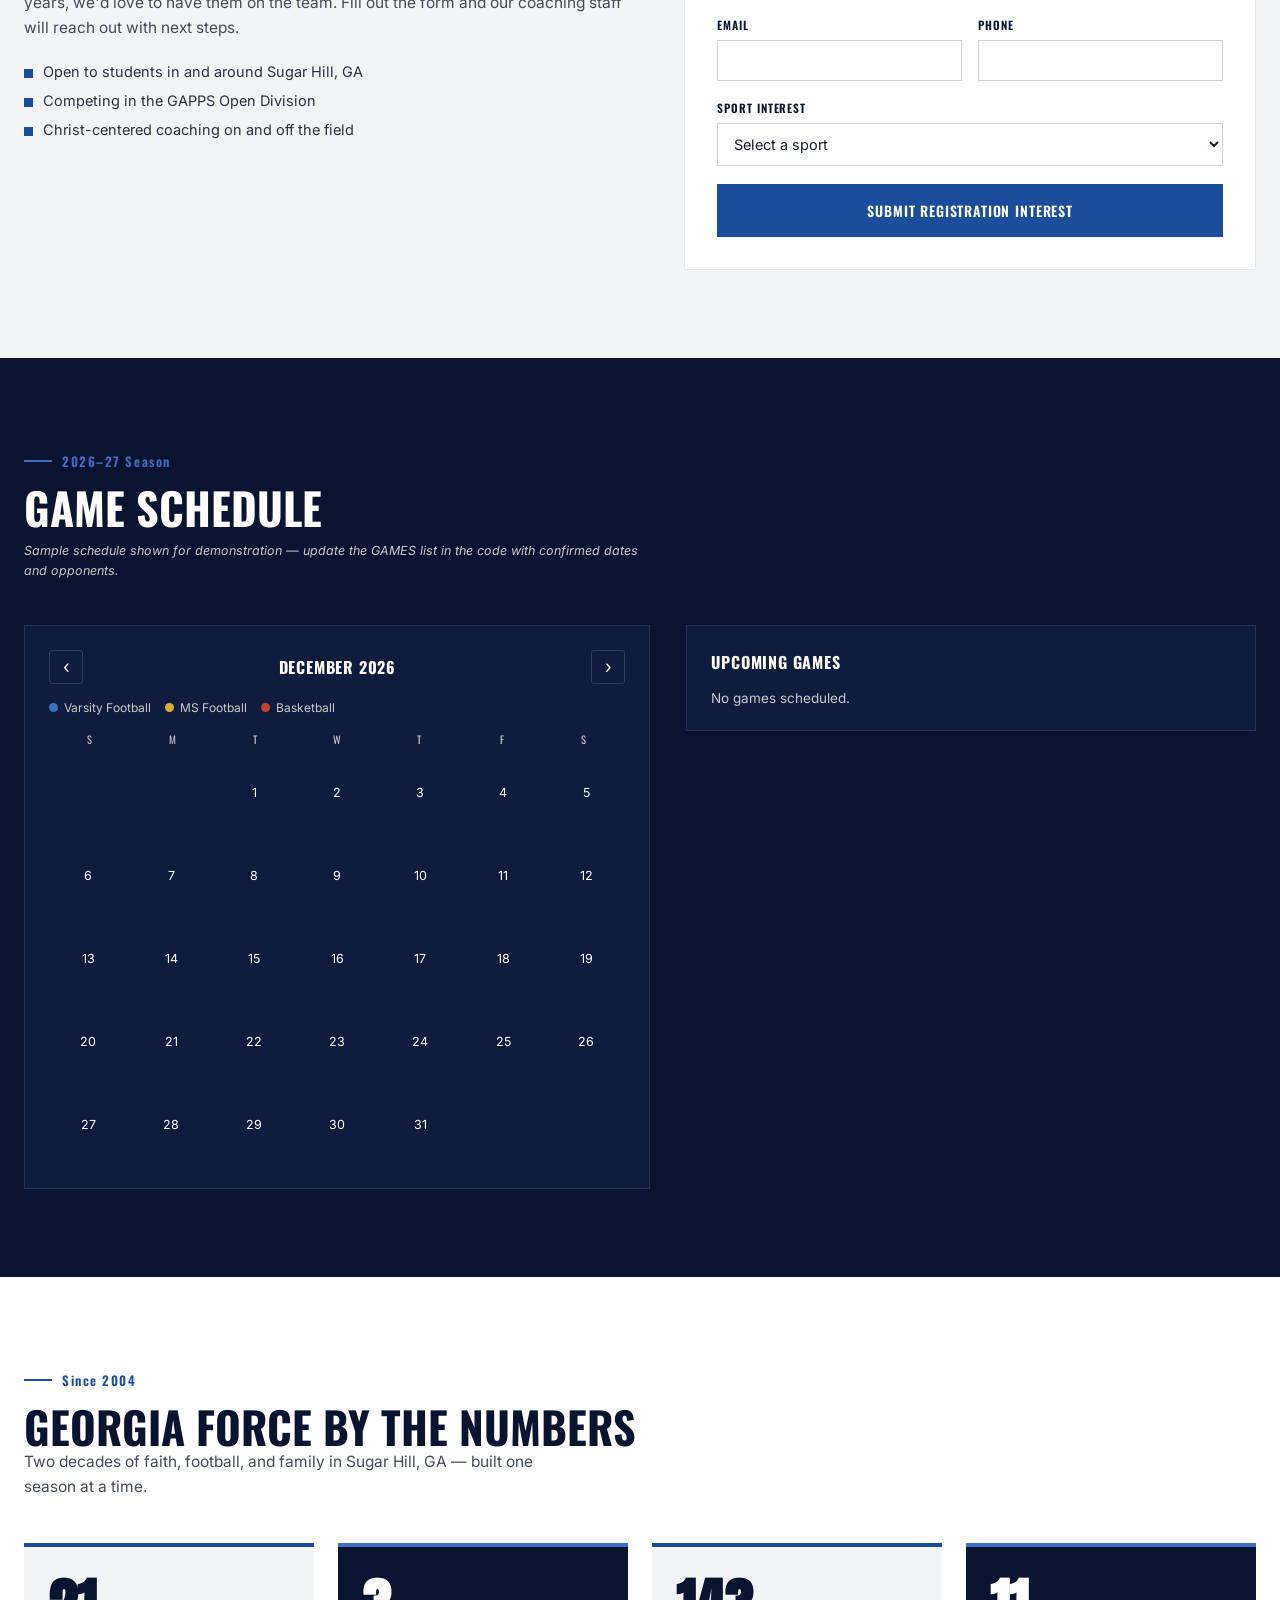
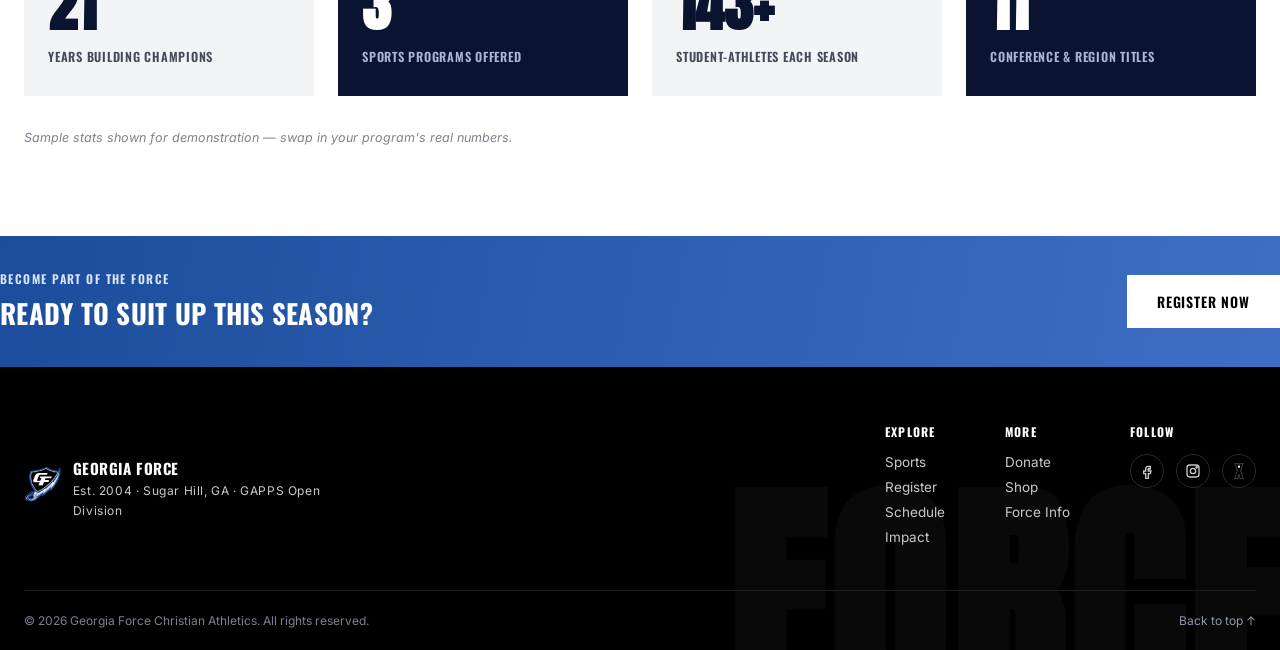
==== commit 7bae0819: "testing forms" ====
--- a/index.html
+++ b/index.html
@@ -129,7 +129,7 @@
 </section>
 
 <!-- ============ REGISTER ============ -->
-<section class="register" id="register">
+<section class="register" id="register" netlify>
   <div class="wrap register-grid">
     <div class="register-copy">
       <span class="eyebrow">Join Us</span>
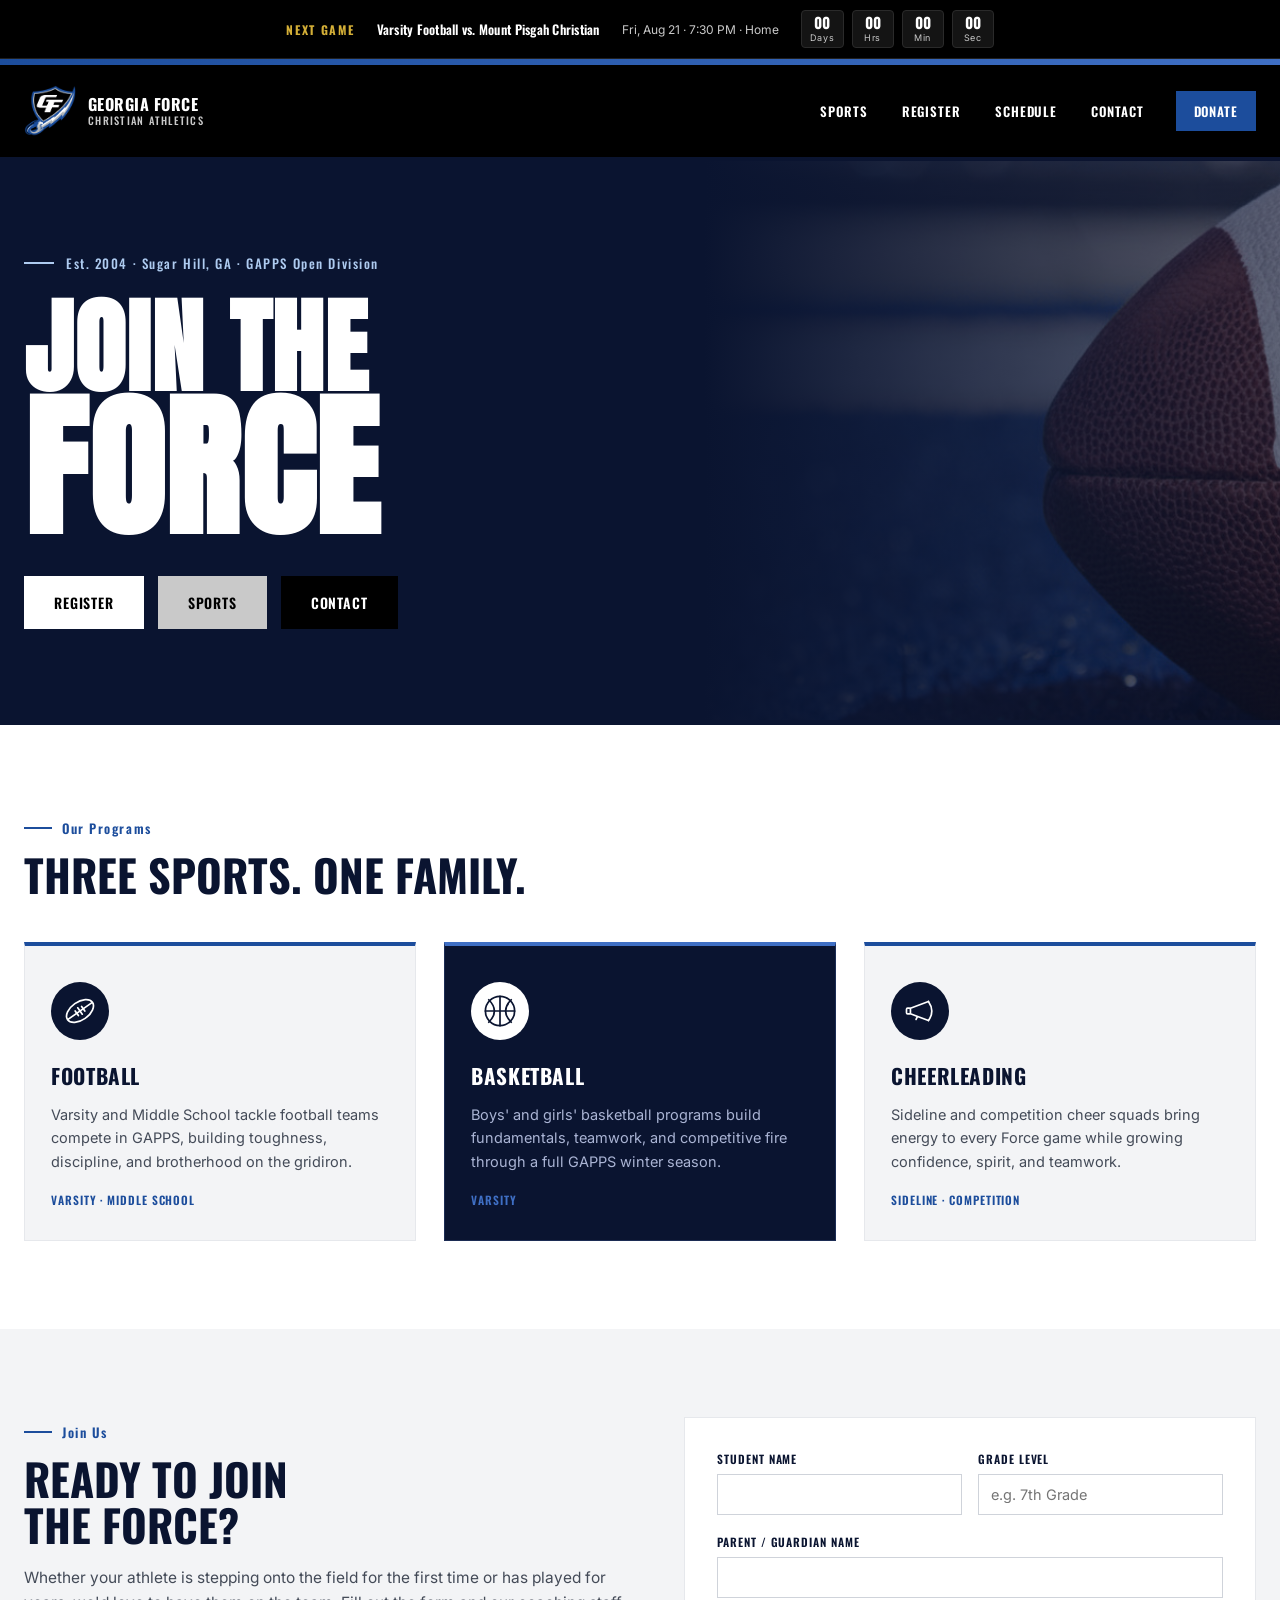
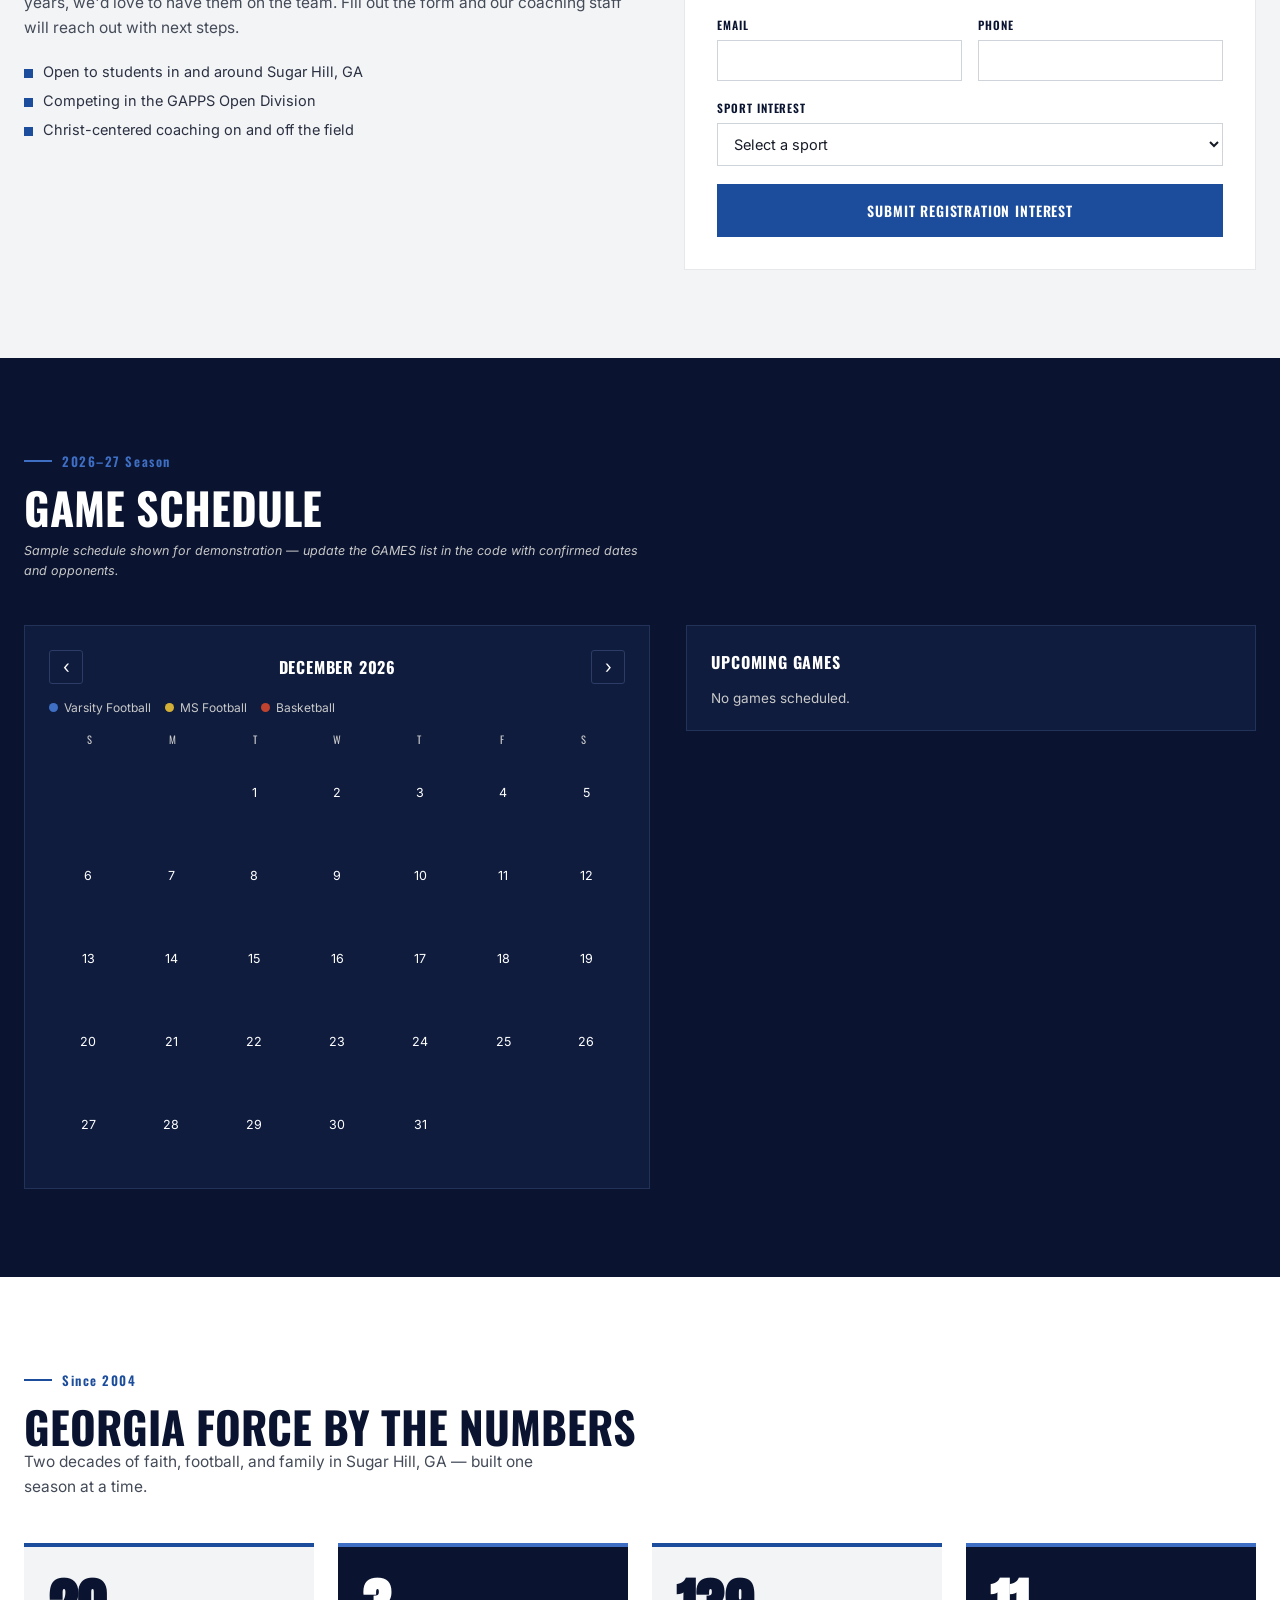
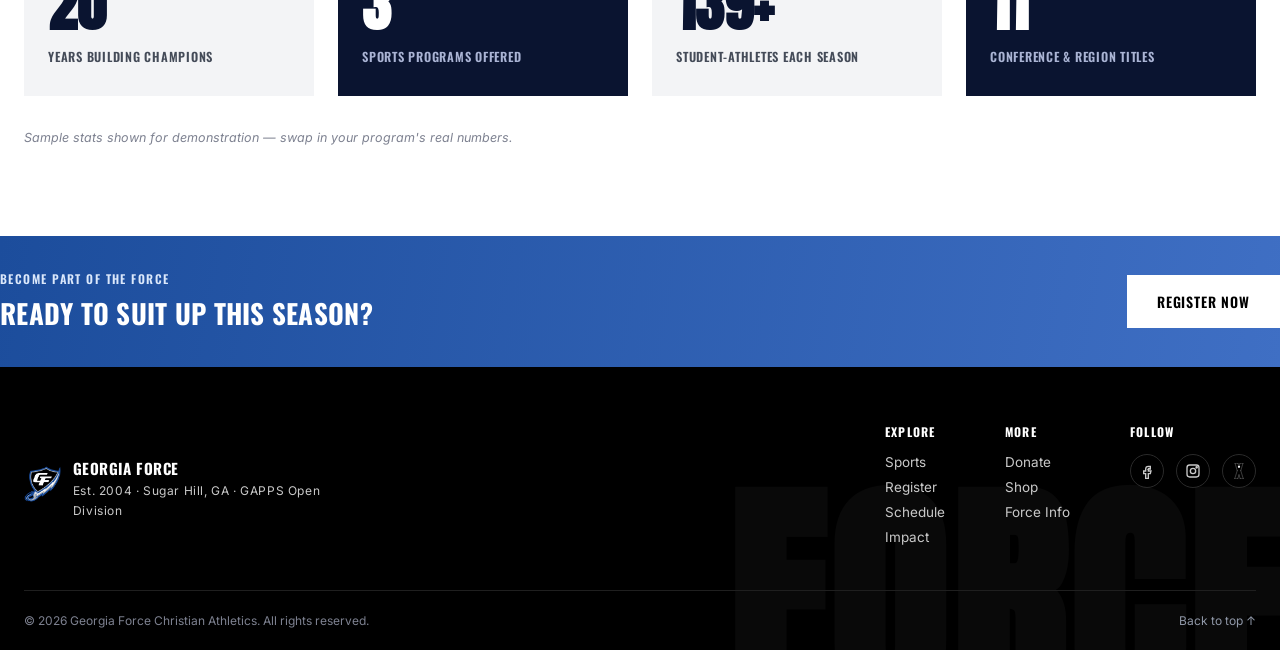
==== commit f75a7dcd: "readding attr" ====
--- a/index.html
+++ b/index.html
@@ -129,7 +129,7 @@
 </section>
 
 <!-- ============ REGISTER ============ -->
-<section class="register" id="register" netlify>
+<section class="register" id="register">
   <div class="wrap register-grid">
     <div class="register-copy">
       <span class="eyebrow">Join Us</span>
@@ -141,7 +141,7 @@
         <li>Christ-centered coaching on and off the field</li>
       </ul>
     </div>
-    <form class="register-form" id="registerForm">
+    <form class="register-form" id="registerForm" netlify>
       <div class="field-row">
         <div class="field">
           <label for="reg-student">Student Name</label>
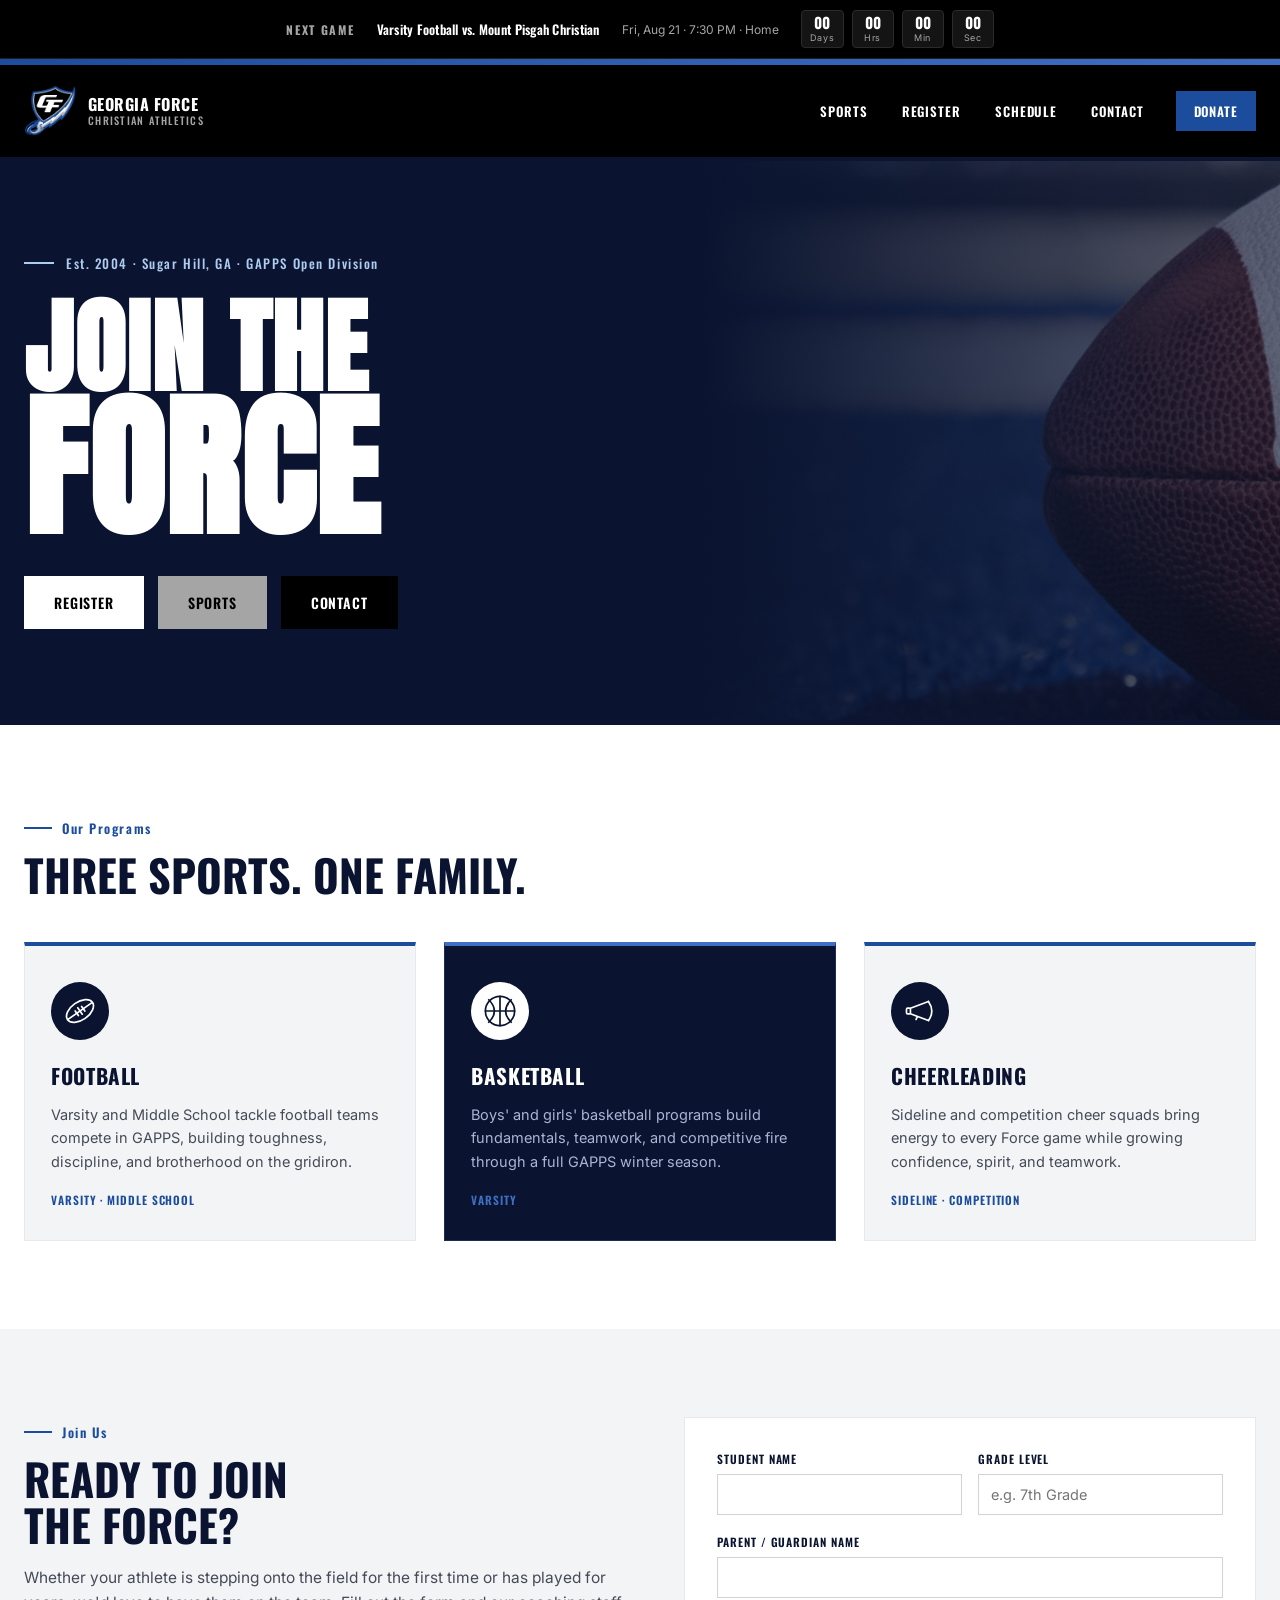
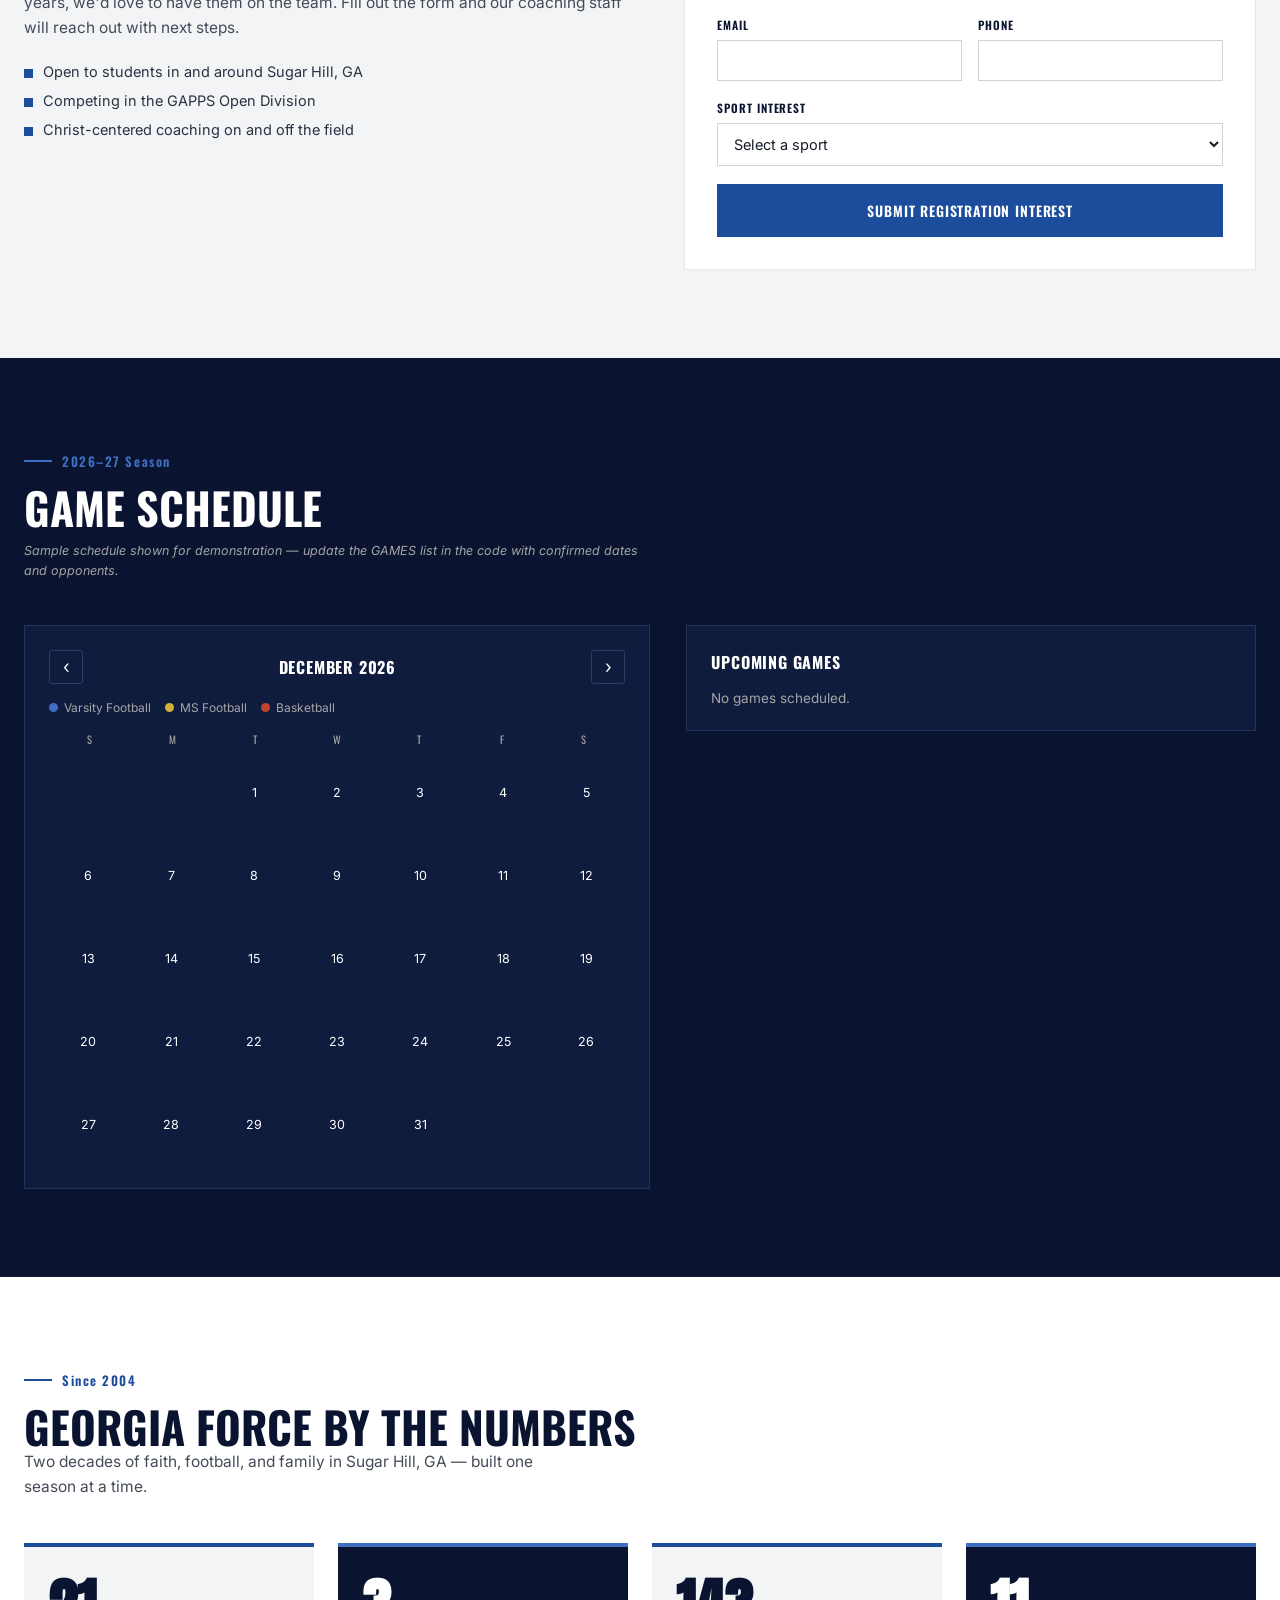
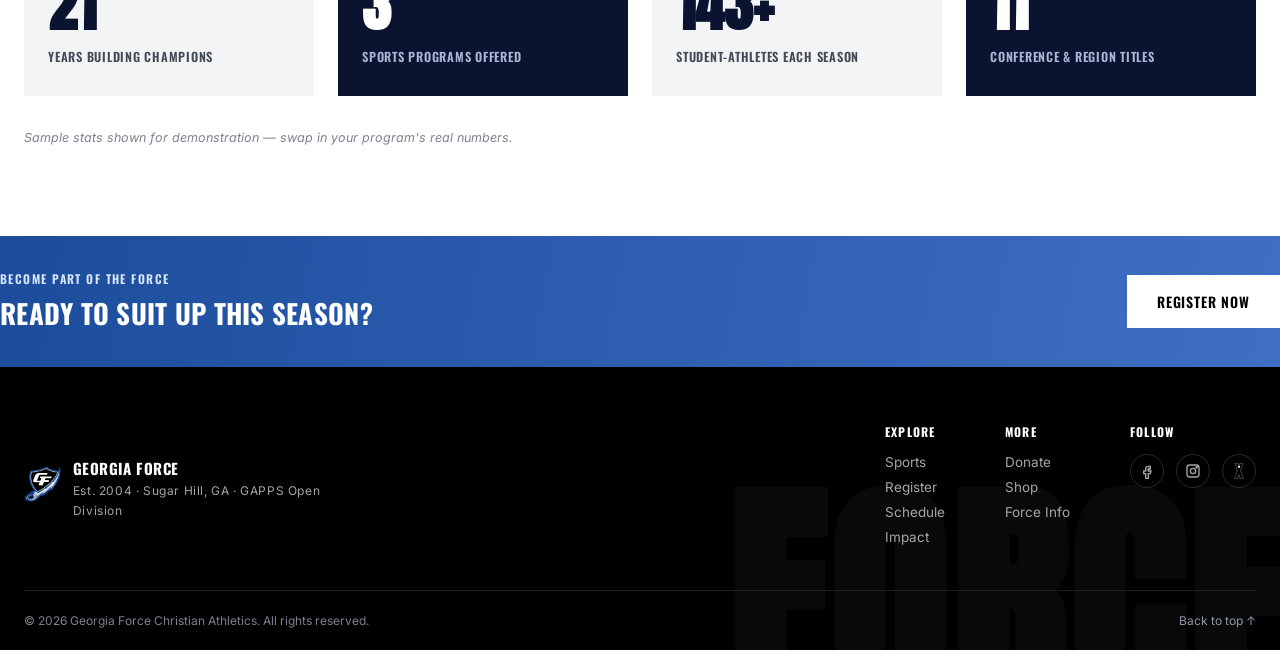
==== commit db55b233: "Added Compact Countdown" ====
--- a/index.html
+++ b/index.html
@@ -16,6 +16,7 @@
 <div class="countdown-bar">
   <div class="countdown-inner">
     <span class="countdown-label">NEXT GAME</span>
+    <span class="countdown-label-mobile">NEXT GAME IN:</span>
     <span class="countdown-game">Varsity Football vs. Mount Pisgah Christian</span>
     <span class="countdown-meta">Fri, Aug 21 · 7:30 PM · Home</span>
     <div class="countdown-timer" id="countdownTimer" aria-live="polite">
@@ -24,6 +25,7 @@
       <div class="t-unit"><span id="cd-mins">00</span><small>Min</small></div>
       <div class="t-unit"><span id="cd-secs">00</span><small>Sec</small></div>
     </div>
+    <span class="countdown-compact" id="cd-compact" aria-live="polite">00:00:00</span>
   </div>
 </div>
 
--- a/styles.css
+++ b/styles.css
@@ -6,7 +6,7 @@
     --blue-light:#3f6fc4;
     --gold:#d4af37;
     --orange:#c1432f;
-    --gray:#c9c9c9;
+    --gray:#a5a5a5;
     --gray-light:#f3f4f6;
     --ink:#161b27;
     --white:#ffffff;
@@ -41,13 +41,16 @@
   /* ===== Countdown bar ===== */
   .countdown-bar{background:var(--black);color:var(--white);border-bottom:1px solid #1f1f1f;}
   .countdown-inner{max-width:var(--max);margin:0 auto;padding:10px 24px;display:flex;flex-wrap:wrap;align-items:center;gap:10px 22px;justify-content:center;text-align:center;}
-  .countdown-label{font-family:'Oswald',sans-serif;font-weight:700;font-size:12px;letter-spacing:.14em;color:var(--gold);}
+  .countdown-label{font-family:'Oswald',sans-serif;font-weight:700;font-size:12px;letter-spacing:.14em;color:var(--gray);}
   .countdown-game{font-family:'Oswald',sans-serif;font-weight:600;font-size:13px;letter-spacing:.02em;}
   .countdown-meta{font-size:12px;color:var(--gray);}
   .countdown-timer{display:flex;gap:8px;}
   .t-unit{display:flex;flex-direction:column;align-items:center;background:#141414;border:1px solid #2a2a2a;border-radius:4px;padding:4px 8px;min-width:42px;}
   .t-unit span{font-family:'Oswald',sans-serif;font-weight:700;font-size:15px;line-height:1;color:var(--white);}
   .t-unit small{font-size:9px;letter-spacing:.08em;color:var(--gray);margin-top:2px;}
+  .countdown-label-mobile{display:none;}
+  .countdown-compact{display:none;}
+
 
   /* ===== Header ===== */
   .site-header{position:sticky;top:0;z-index:50;}
@@ -199,7 +202,27 @@
     .impact-grid{grid-template-columns:repeat(2,1fr);}
   }
   @media (max-width:520px){
-    .countdown-timer{order:3;width:100%;justify-content:center;margin-top:4px;}
+    .countdown-game,
+    .countdown-meta,
+    .countdown-timer,
+    .countdown-label{display:none;}
+    .countdown-label-mobile{
+      display:inline-flex;
+      align-items:center;
+      font-family:'Oswald',sans-serif;
+      font-weight:700;
+      font-size:12px;
+      letter-spacing:.14em;
+      color:var(--gray);
+    }
+    .countdown-compact{
+      display:inline-block;
+      font-family:'Oswald',sans-serif;
+      font-weight:700;
+      font-size:16px;
+      color:var(--white);
+      letter-spacing:.04em;
+    }
   }
 
   @media (prefers-reduced-motion: reduce){
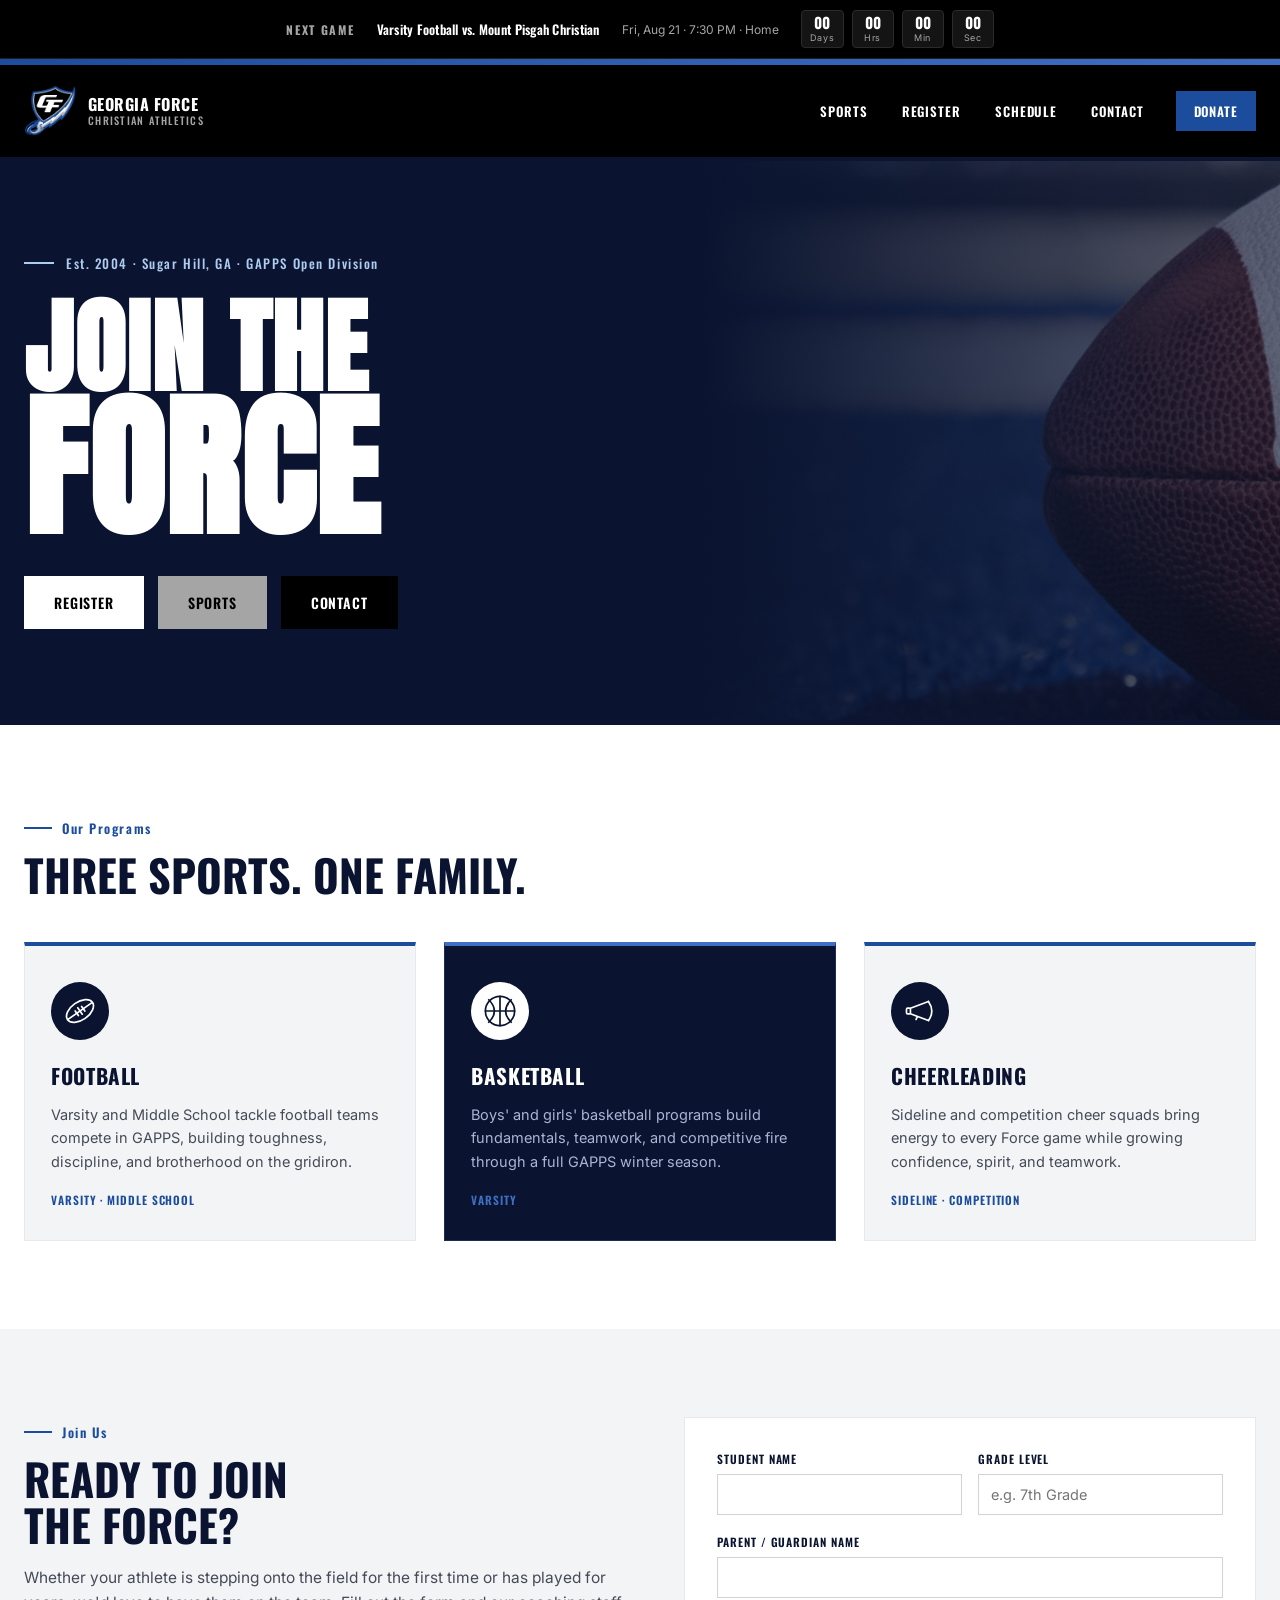
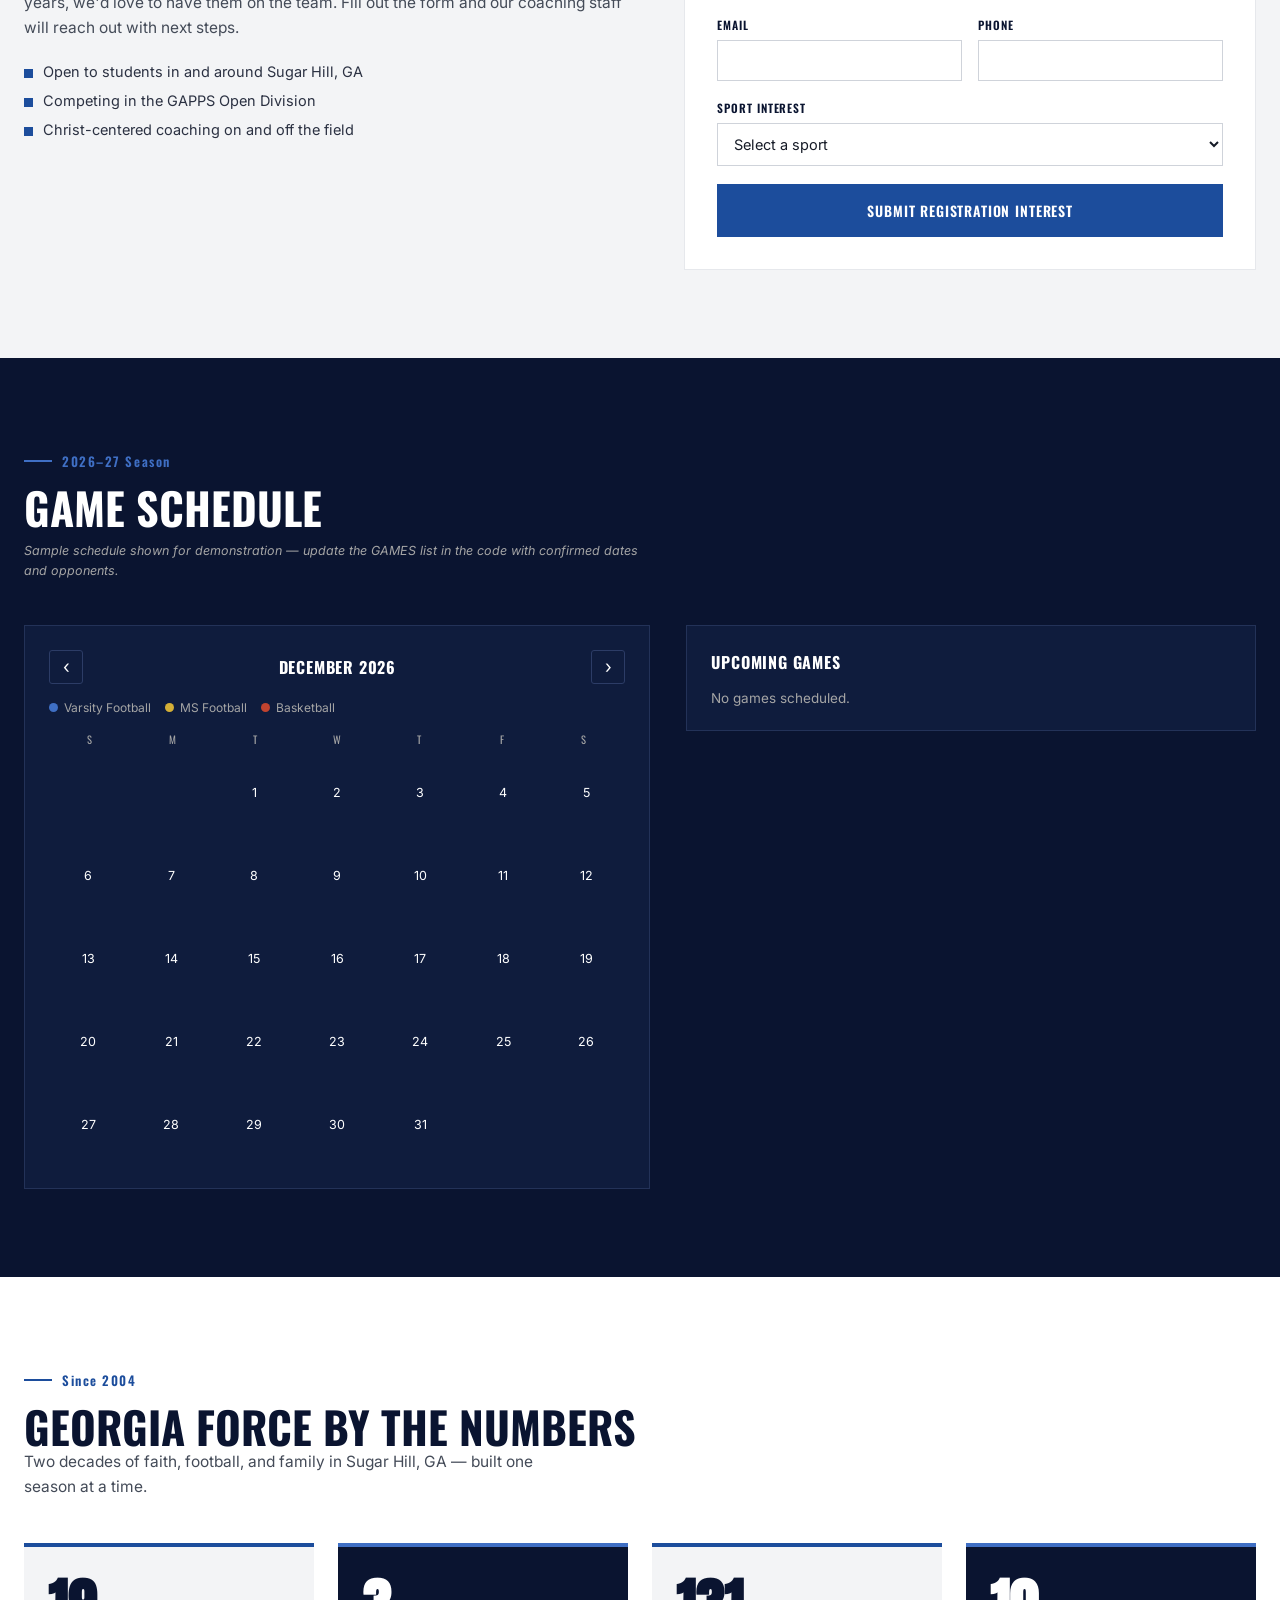
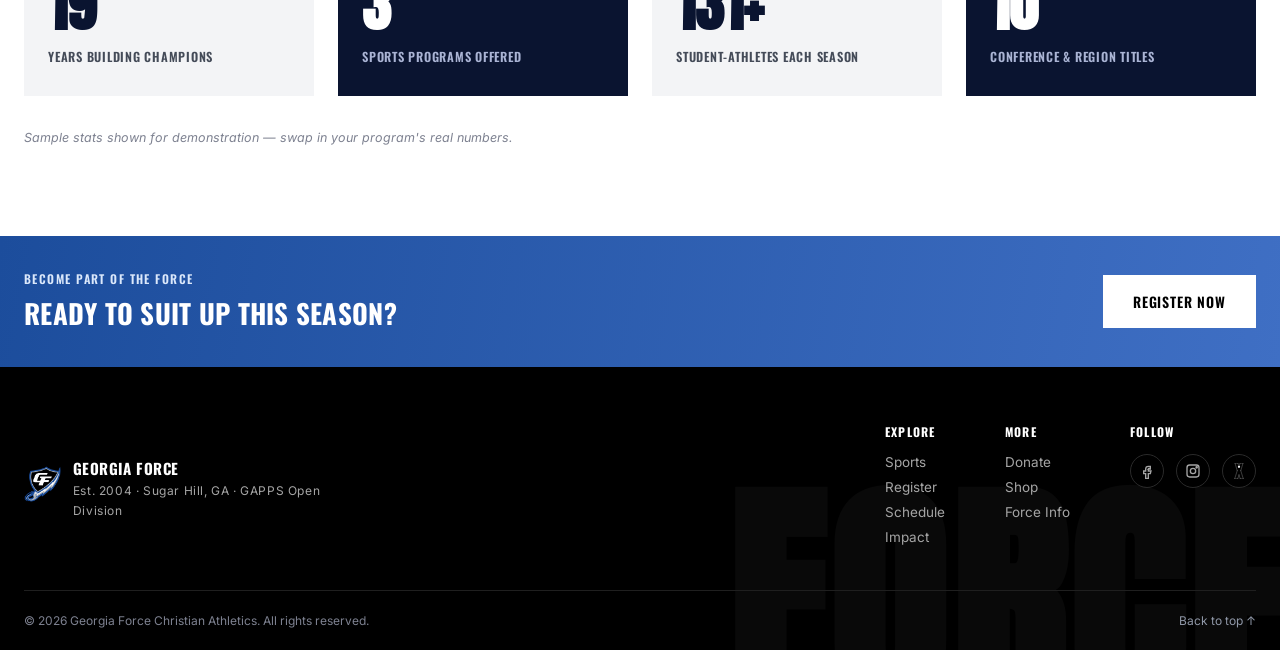
==== commit 911dedd9: "fixed footer padding" ====
--- a/index.html
+++ b/index.html
@@ -250,12 +250,14 @@
 <!-- ============ FOOTER ============ -->
 <footer class="site-footer">
   <div class="footer-cta">
-    <div class="wrap footer-cta-inner">
-      <div>
-        <span class="footer-cta-eyebrow">Become Part of the Force</span>
-        <h3>Ready to suit up this season?</h3>
-      </div>
-      <a href="#register" class="btn btn-white">Register Now</a>
+    <div class="wrap">
+      <div class="wrap footer-cta-inner">
+        <div>
+          <span class="footer-cta-eyebrow">Become Part of the Force</span>
+          <h3>Ready to suit up this season?</h3>
+        </div>
+        <a href="#register" class="btn btn-white">Register Now</a>
+      </div>
     </div>
   </div>
   <div class="footer-main">
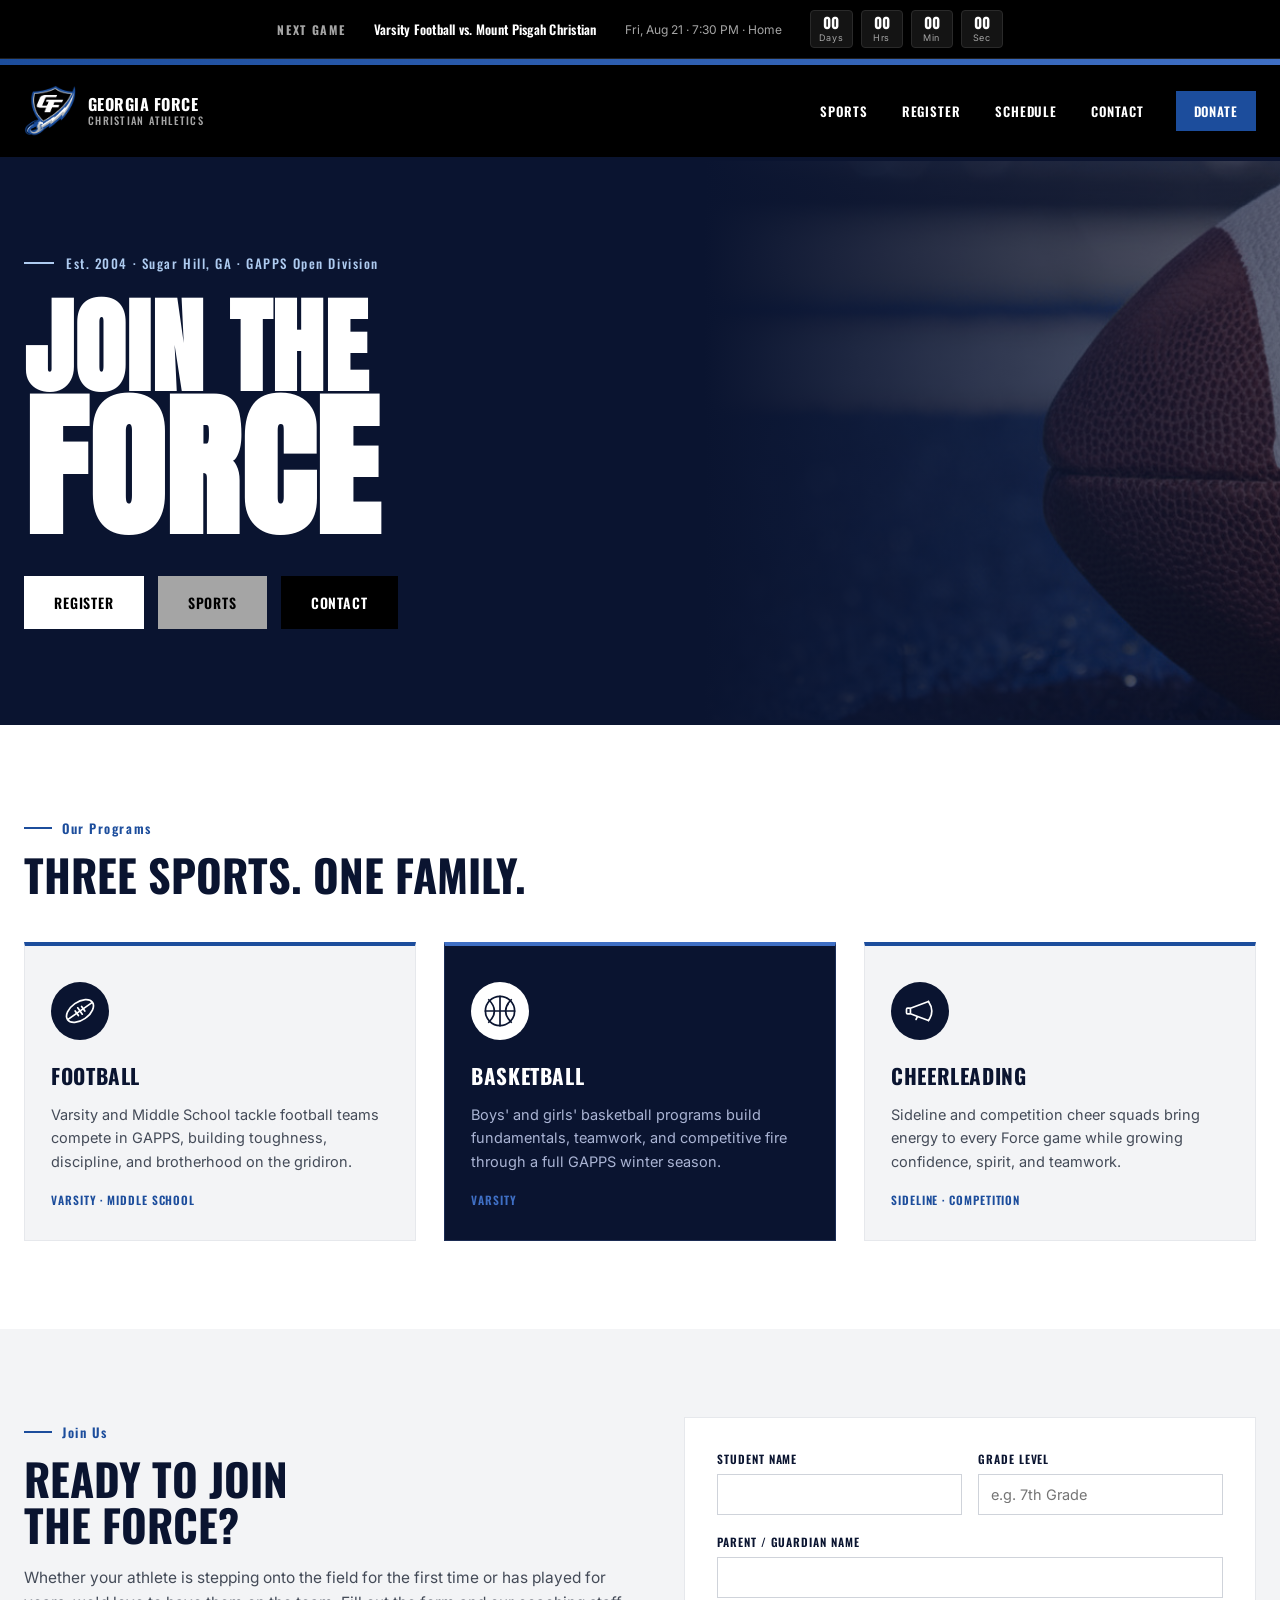
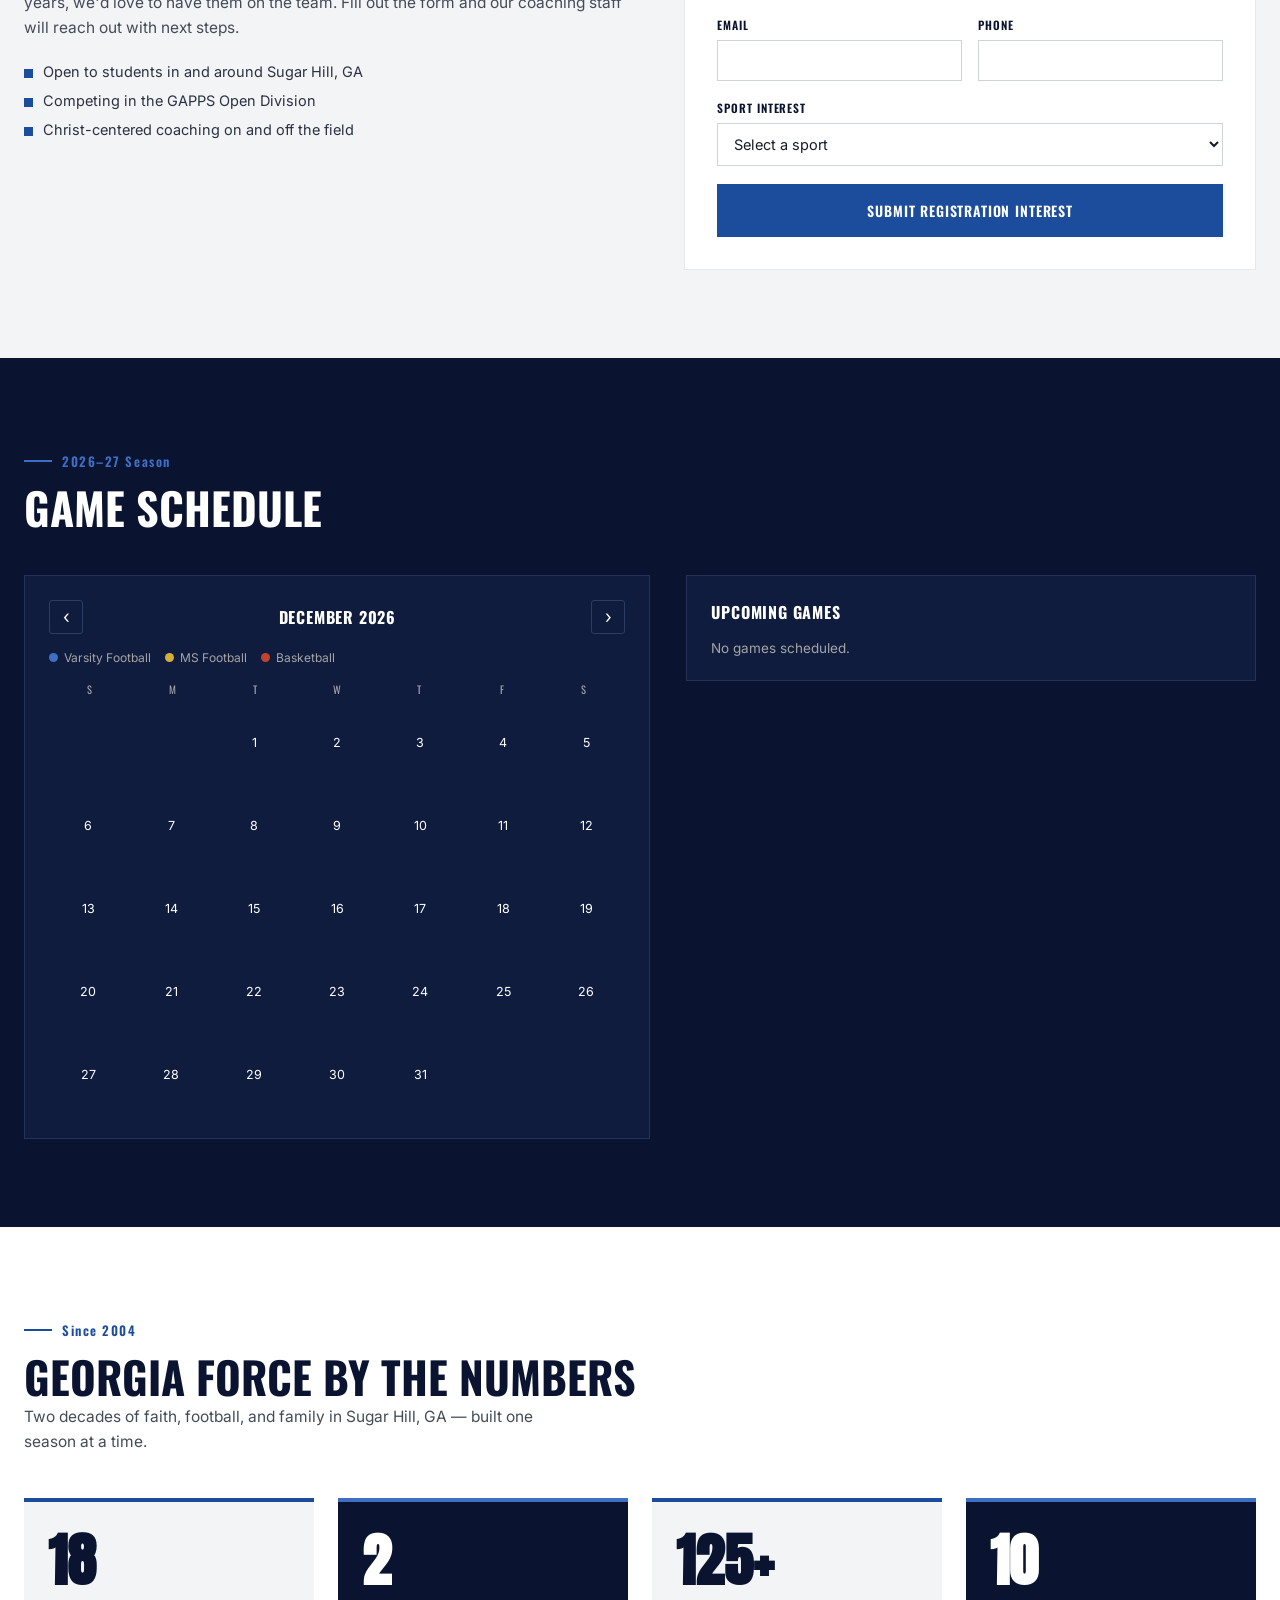
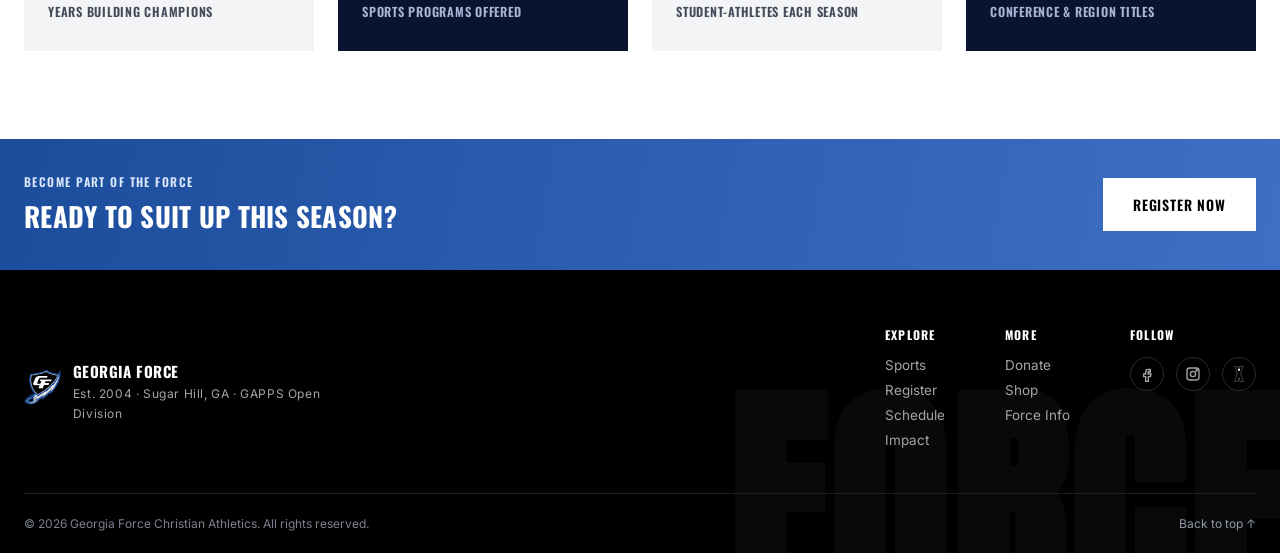
==== commit 310888e9: "countdown padding" ====
--- a/index.html
+++ b/index.html
@@ -190,7 +190,6 @@
     <div class="section-head light">
       <span class="eyebrow">2026–27 Season</span>
       <h2>Game Schedule</h2>
-      <p class="sample-note">Sample schedule shown for demonstration — update the GAMES list in the code with confirmed dates and opponents.</p>
     </div>
     <div class="schedule-grid">
       <div class="calendar" id="calendar">
@@ -223,7 +222,7 @@
     <div class="section-head">
       <span class="eyebrow">Since 2004</span>
       <h2>Georgia Force By The Numbers</h2>
-      <p style="color:#444b58;font-size:15.5px;max-width:560px;">Two decades of faith, football, and family in Sugar Hill, GA — built one season at a time.</p>
+      <p class="impact-note">Two decades of faith, football, and family in Sugar Hill, GA — built one season at a time.</p>
     </div>
     <div class="impact-grid">
       <div class="impact-stat" data-count="22">
@@ -243,7 +242,6 @@
         <div class="impact-label">Conference &amp; Region Titles</div>
       </div>
     </div>
-    <p class="impact-note">Sample stats shown for demonstration — swap in your program's real numbers.</p>
   </div>
 </section>
 
--- a/styles.css
+++ b/styles.css
@@ -40,7 +40,7 @@
 
   /* ===== Countdown bar ===== */
   .countdown-bar{background:var(--black);color:var(--white);border-bottom:1px solid #1f1f1f;}
-  .countdown-inner{max-width:var(--max);margin:0 auto;padding:10px 24px;display:flex;flex-wrap:wrap;align-items:center;gap:10px 22px;justify-content:center;text-align:center;}
+  .countdown-inner{max-width:var(--max);margin:0 auto;padding:10px 24px;display:flex;flex-wrap:wrap;align-items:center;gap:10px 28px;justify-content:center;text-align:center;}
   .countdown-label{font-family:'Oswald',sans-serif;font-weight:700;font-size:12px;letter-spacing:.14em;color:var(--gray);}
   .countdown-game{font-family:'Oswald',sans-serif;font-weight:600;font-size:13px;letter-spacing:.02em;}
   .countdown-meta{font-size:12px;color:var(--gray);}
@@ -120,7 +120,6 @@
 
   /* ===== Schedule / calendar ===== */
   .schedule{padding:88px 0;background:var(--navy-deep);color:var(--white);}
-  .sample-note{font-size:12.5px;color:var(--gray);margin-top:10px;font-style:italic;}
   .schedule-grid{display:grid;grid-template-columns:1.1fr 1fr;gap:36px;align-items:start;}
   .calendar{background:#0f1c3d;border:1px solid #233258;padding:24px;}
   .cal-head{display:flex;align-items:center;justify-content:space-between;margin-bottom:16px;}
@@ -152,6 +151,7 @@
 
   /* ===== Impact / By The Numbers ===== */
   .impact{padding:88px 0;background:var(--white);}
+  .impact-note{color:#444b58;font-size:15.5px;max-width:560px;margin-top: 5px;}
   .impact-grid{display:grid;grid-template-columns:repeat(4,1fr);gap:24px;}
   .impact-stat{padding:30px 24px;border-top:4px solid var(--blue);background:var(--gray-light);transition:transform .2s ease, box-shadow .2s ease;}
   .impact-stat:hover{transform:translateY(-4px);box-shadow:0 16px 32px -16px rgba(13,27,62,.35);}
@@ -160,7 +160,6 @@
   .impact-stat.dark .impact-number{color:var(--white);}
   .impact-label{font-family:'Oswald',sans-serif;font-size:12.5px;font-weight:600;letter-spacing:.06em;text-transform:uppercase;color:#444b58;}
   .impact-stat.dark .impact-label{color:#aab4d4;}
-  .impact-note{margin-top:32px;font-size:12.5px;color:#7d8190;font-style:italic;}
 
   /* ===== Footer ===== */
   .site-footer{background:var(--black);color:var(--gray);}
@@ -202,6 +201,7 @@
     .impact-grid{grid-template-columns:repeat(2,1fr);}
   }
   @media (max-width:520px){
+    .countdown-inner{gap:20px;}
     .countdown-game,
     .countdown-meta,
     .countdown-timer,
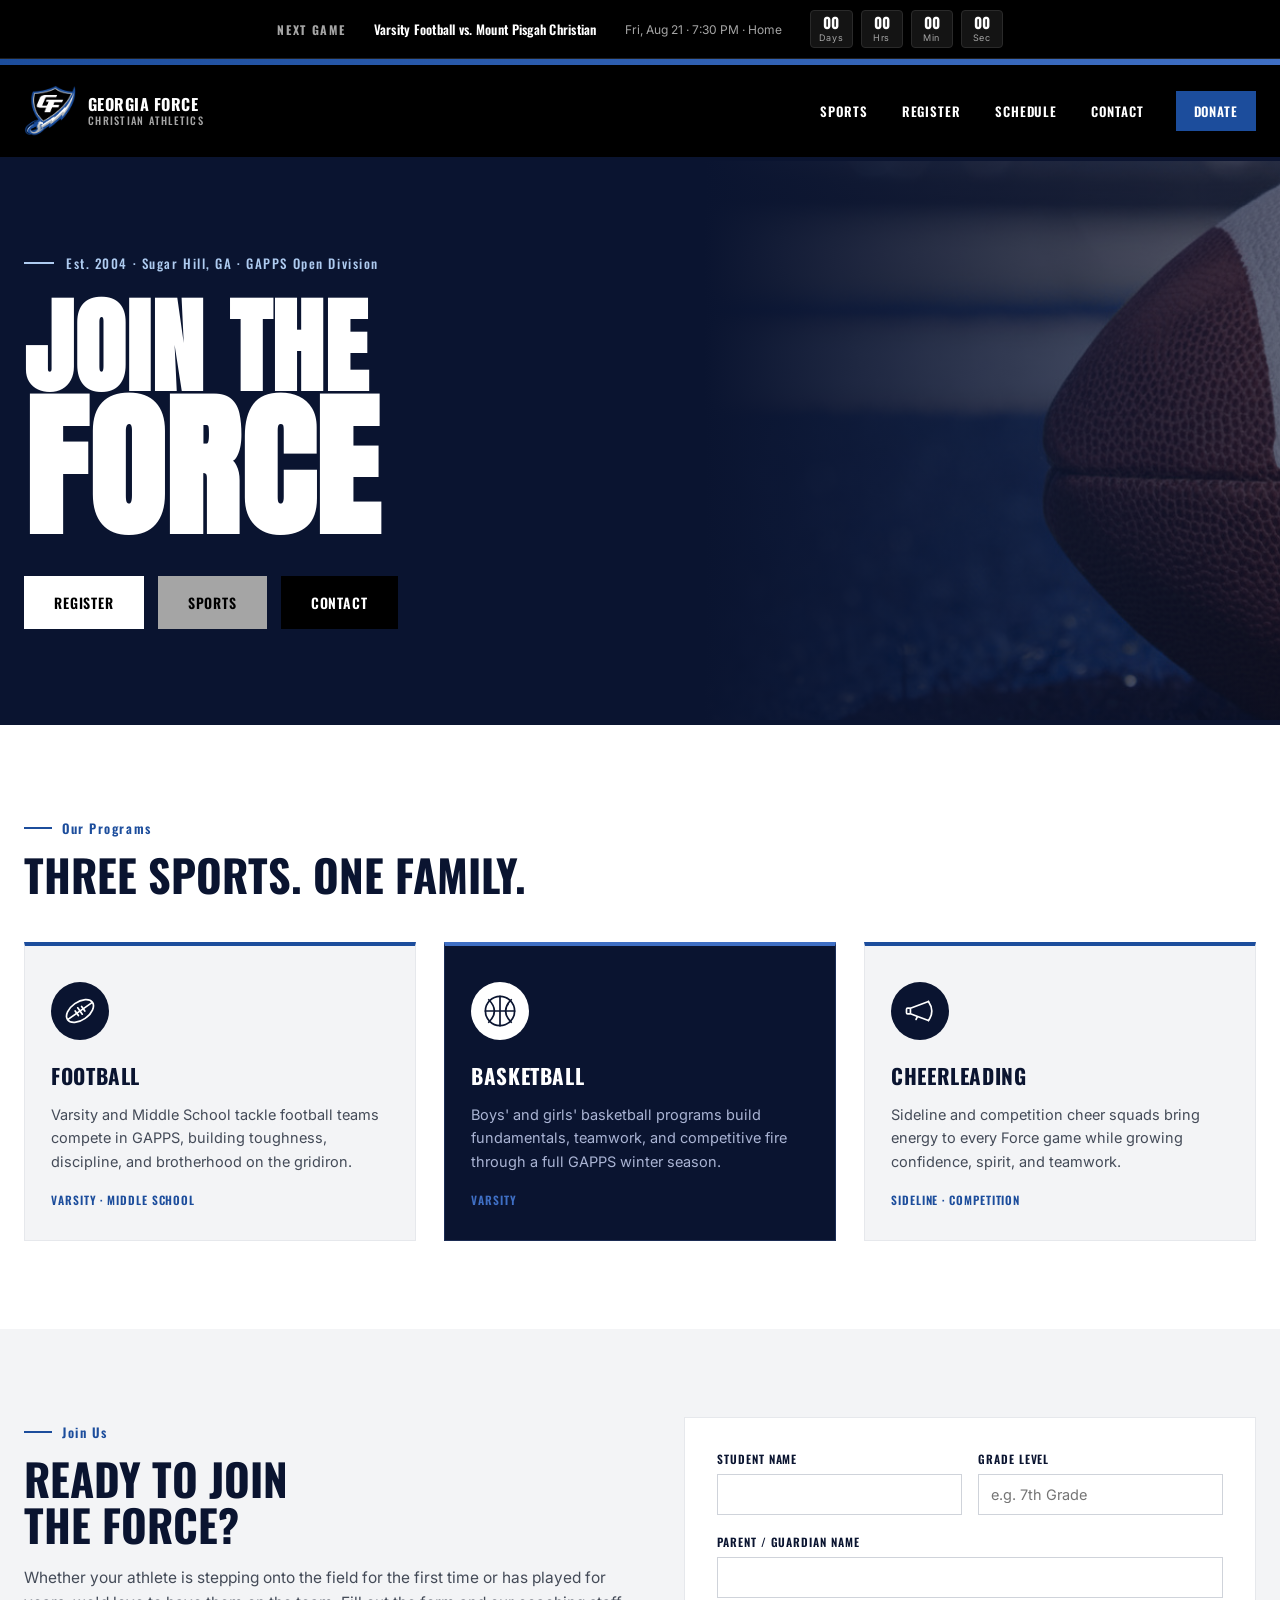
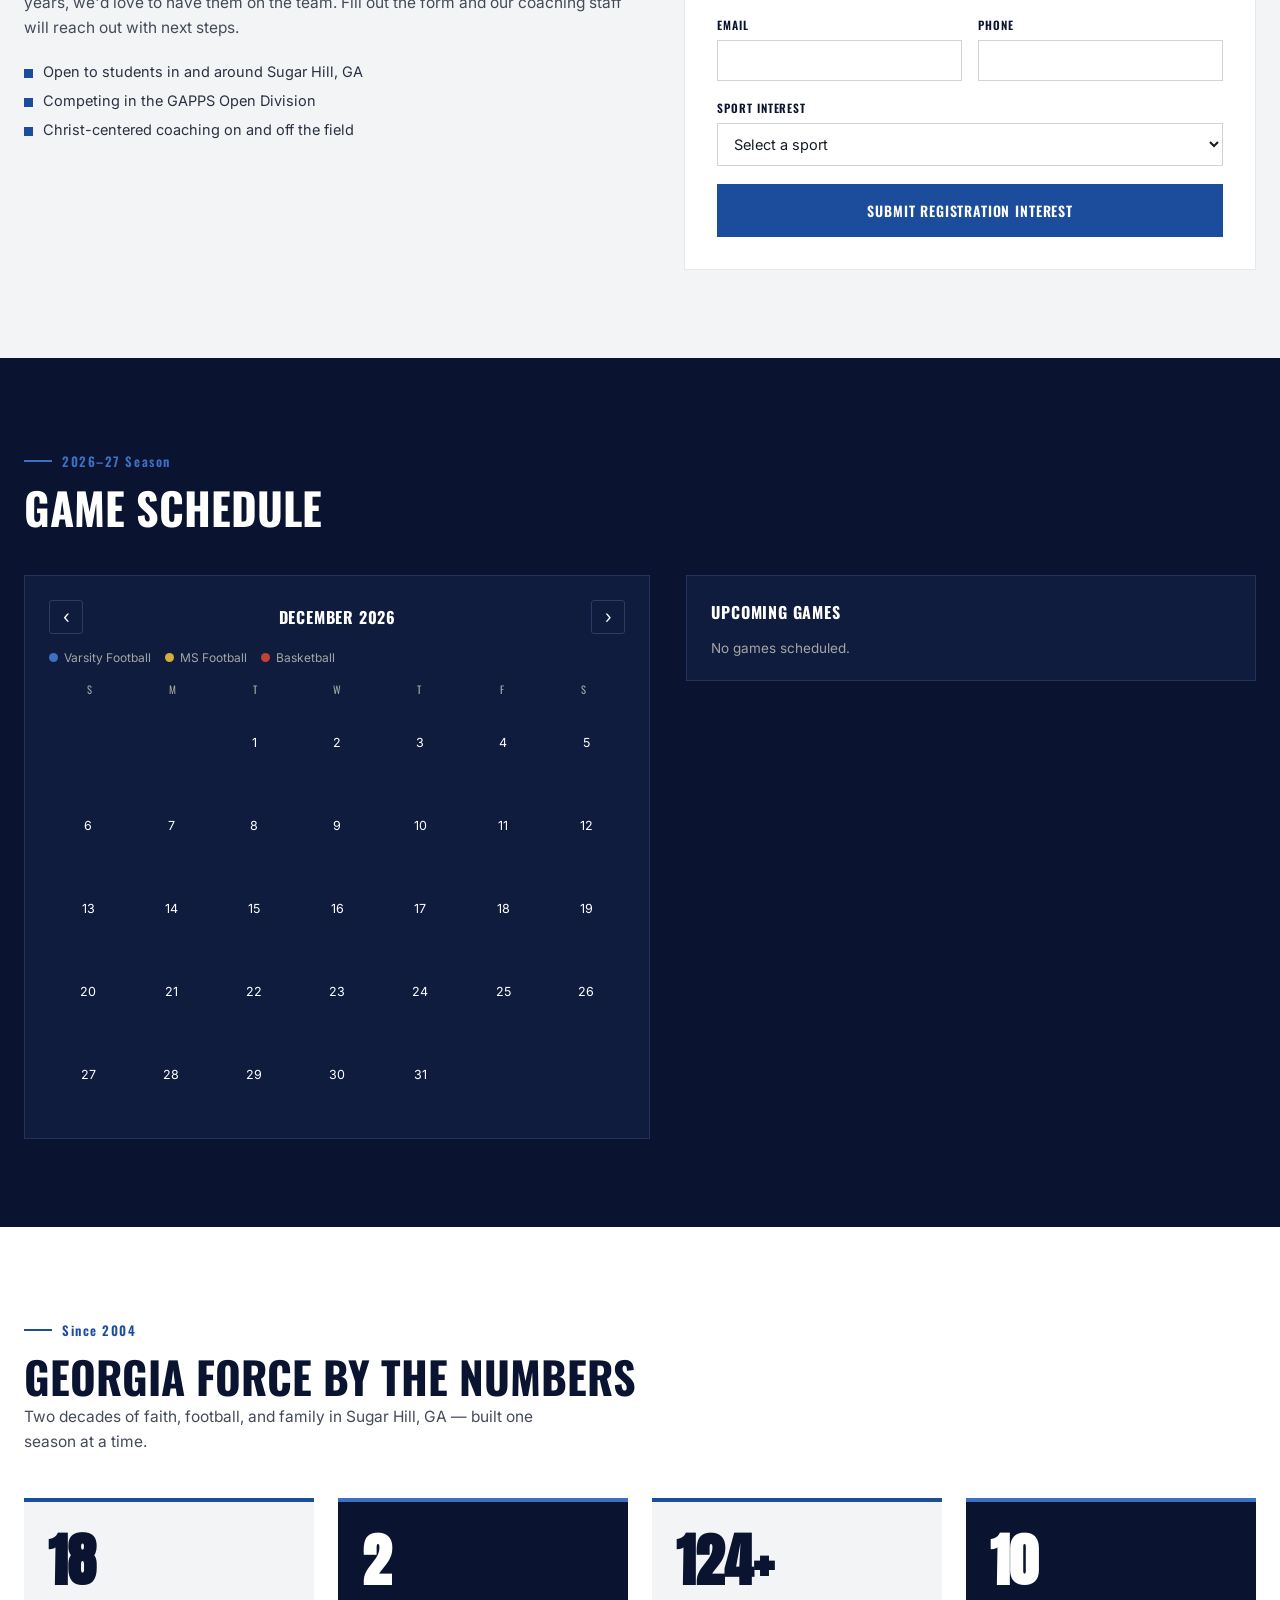
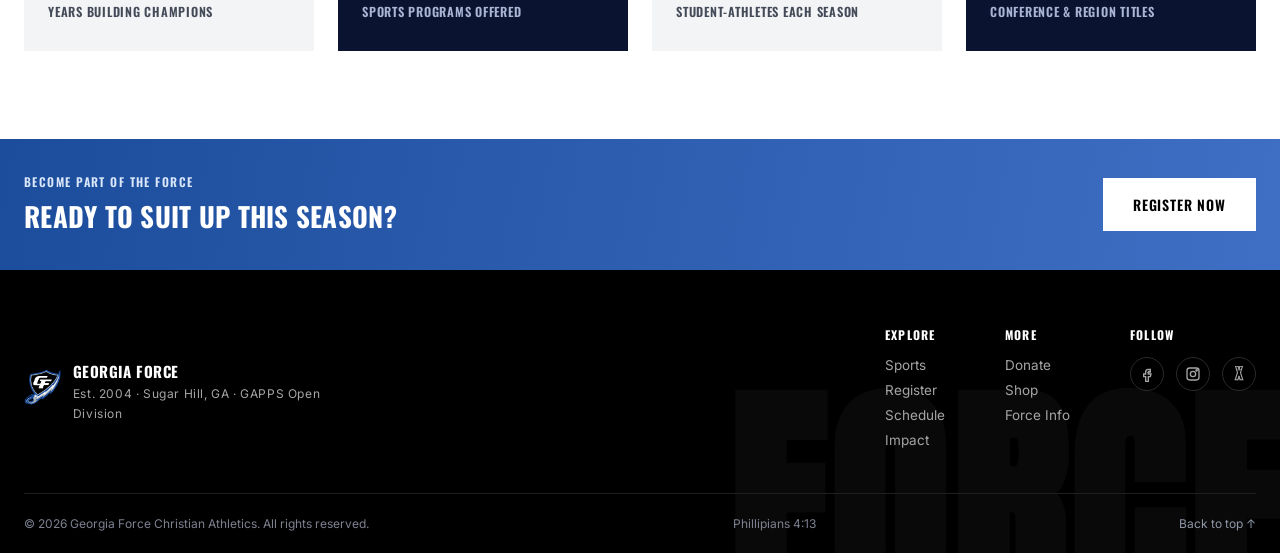
==== commit d40eca53: "fixed maxpreps link icon" ====
--- a/index.html
+++ b/index.html
@@ -265,7 +265,7 @@
         <div class="footer-brand">
           <a href="./index.html"><img src="./images/Georgia Force Logo.png"></a>
           <div>
-            <strong>GEORGIA FORCE</strong>
+            <a href="./index.html"><strong>GEORGIA FORCE</strong></a>
             <span>Est. 2004 &middot; Sugar Hill, GA &middot; GAPPS Open Division</span>
           </div>
         </div>
@@ -290,10 +290,10 @@
           <div class="footer-col">
             <h4>FOLLOW</h4>
             <div class="footer-social">
-              <a href="https://www.facebook.com/georgiaforcechristian" aria-label="Facebook"><svg viewBox="0 0 24 24" fill="none" stroke="currentColor" stroke-width="2"><path d="M14 9h3V5h-3a4 4 0 0 0-4 4v3H7v4h3v7h4v-7h3l1-4h-4V9a1 1 0 0 1 1-1Z"/></svg></a>
-              <a href="https://www.instagram.com/georgiaforcechristian/" aria-label="Instagram"><svg viewBox="0 0 24 24" fill="none" stroke="currentColor" stroke-width="2"><rect x="3" y="3" width="18" height="18" rx="4"/><circle cx="12" cy="12" r="4"/><circle cx="17.5" cy="6.5" r="1"/></svg></a>
-              <a href="#" aria-label="YouTube">
-                <svg viewBox="0 0 56 100" fill="none" stroke="white" stroke-width="1.5" stroke-linecap="round">
+              <a href="https://www.facebook.com/georgiaforcechristian" target="_blank" aria-label="Facebook"><svg viewBox="0 0 24 24" fill="none" stroke="currentColor" stroke-width="2"><path d="M14 9h3V5h-3a4 4 0 0 0-4 4v3H7v4h3v7h4v-7h3l1-4h-4V9a1 1 0 0 1 1-1Z"/></svg></a>
+              <a href="https://www.instagram.com/georgiaforcechristian/" target="_blank" aria-label="Instagram"><svg viewBox="0 0 24 24" fill="none" stroke="currentColor" stroke-width="2"><rect x="3" y="3" width="18" height="18" rx="4"/><circle cx="12" cy="12" r="4"/><circle cx="17.5" cy="6.5" r="1"/></svg></a>
+              <a href="https://www.maxpreps.com/ga/sugar-hill/georgia-force-christian-georgia-force/" target="_blank" aria-label="Maxpreps">
+                <svg viewBox="0 0 56 115" fill="none" stroke="currentColor" stroke-width="8" stroke-linecap="round">
                   <line x1="3" y1="1" x2="21" y2="1"/>
                   <line x1="35" y1="1" x2="53" y2="1"/>
                   <line x1="3" y1="1" x2="17" y2="48"/>
@@ -304,7 +304,7 @@
                   <line x1="36" y1="99" x2="55" y2="99"/>
                   <line x1="21" y1="1" x2="26" y2="17"/>
                   <line x1="35" y1="1" x2="30" y2="17"/>
-                  <circle cx="28" cy="24" r="7" fill="white" stroke="none"/>
+                  <circle cx="28" cy="24" r="7" stroke-width="6"/>
                   <line x1="28" y1="74" x2="20" y2="99"/>
                   <line x1="28" y1="74" x2="36" y2="99"/>
                 </svg>
@@ -315,6 +315,7 @@
       </div>
       <div class="footer-bottom">
         <span>&copy; 2026 Georgia Force Christian Athletics. All rights reserved.</span>
+        <span>Phillipians 4:13</span>
         <a href="#top" class="back-to-top">Back to top &uarr;</a>
       </div>
     </div>
